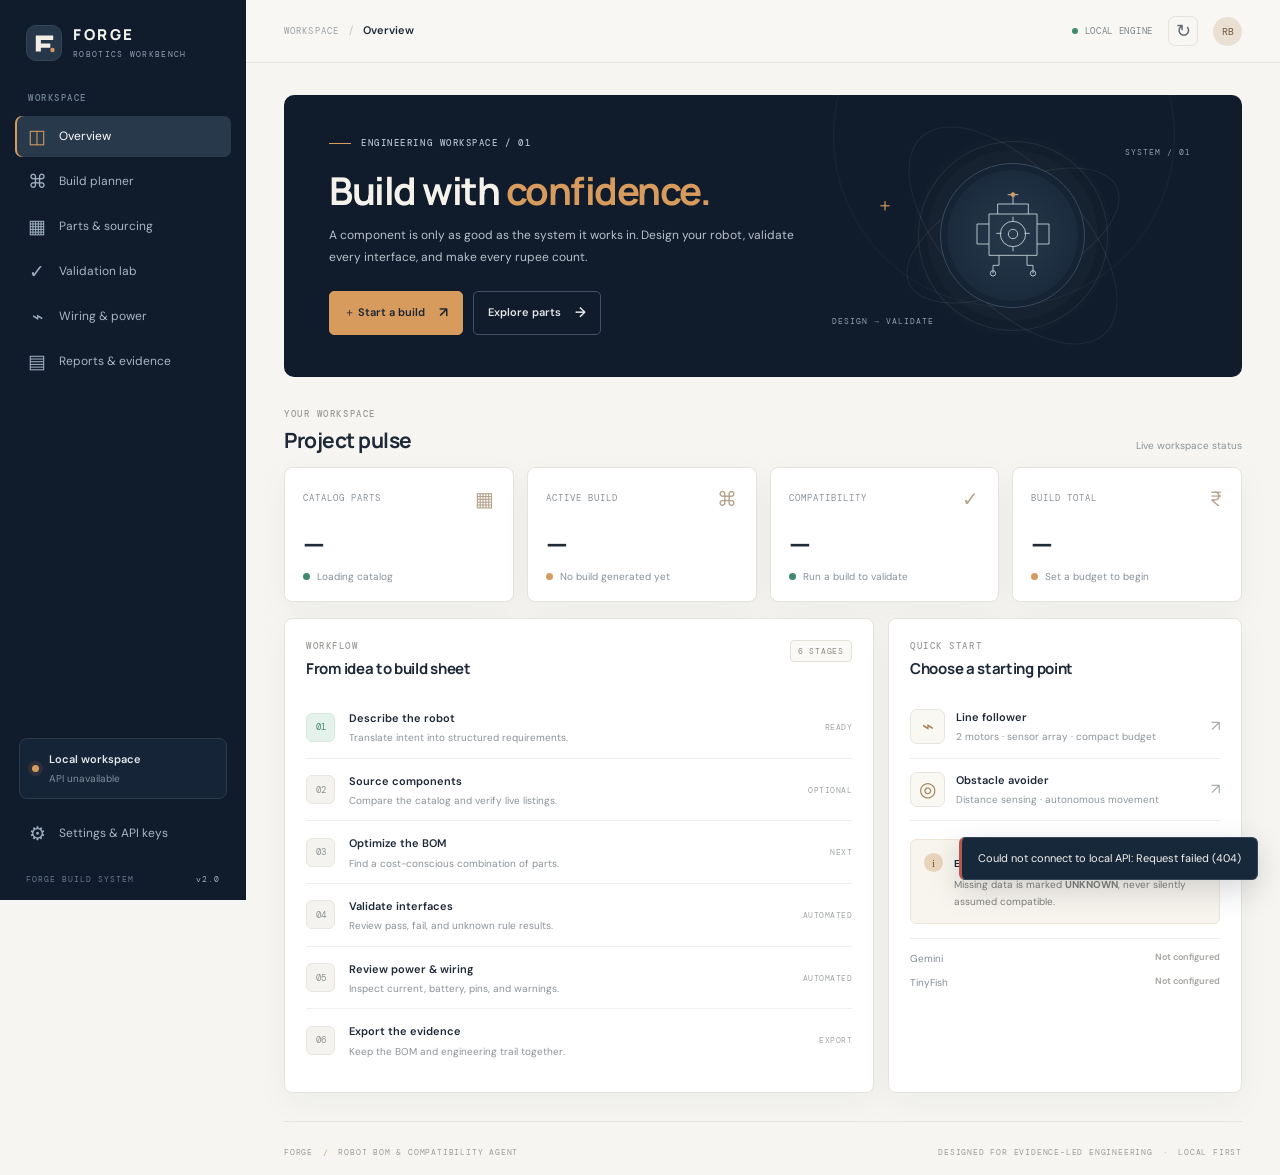
==== static/index.html @ 246fa89c "feat: setup BuilderBot application structure and components - Add FastAPI backend with Gemini and Ti" ====
<!doctype html>
<html lang="en">
<head>
<meta charset="utf-8"><meta name="viewport" content="width=device-width,initial-scale=1"><meta name="theme-color" content="#101b2b">
<title>Forge | Robot BOM Agent</title>
<link rel="preconnect" href="https://fonts.googleapis.com"><link rel="preconnect" href="https://fonts.gstatic.com" crossorigin><link href="https://fonts.googleapis.com/css2?family=DM+Mono:wght@400;500&family=DM+Sans:wght@400;500;600;700&family=Manrope:wght@400;500;600;700;800&display=swap" rel="stylesheet">
<link rel="stylesheet" href="/static/styles.css">
</head>
<body>
<div class="shell">
  <aside class="sidebar">
    <a class="brand" href="#overview" aria-label="Forge home"><span class="brand-mark"><svg viewBox="0 0 40 40" aria-hidden="true"><path d="M8 9h24v6H15v5h13v6H15v5H8z" fill="currentColor"/><circle cx="31" cy="29" r="3" fill="#d69b5d"/></svg></span><span><b>FORGE</b><small>ROBOTICS WORKBENCH</small></span></a>
    <div class="workspace-label">WORKSPACE</div>
    <nav class="nav" aria-label="Main navigation">
      <button class="nav-item active" data-page="overview"><span class="nav-icon">◫</span> Overview</button>
      <button class="nav-item" data-page="requirements"><span class="nav-icon">⌘</span> Build planner</button>
      <button class="nav-item" data-page="catalog"><span class="nav-icon">▦</span> Parts & sourcing</button>
      <button class="nav-item" data-page="validation"><span class="nav-icon">✓</span> Validation lab</button>
      <button class="nav-item" data-page="wiring"><span class="nav-icon">⌁</span> Wiring & power</button>
      <button class="nav-item" data-page="reports"><span class="nav-icon">▤</span> Reports & evidence</button>
    </nav>
    <div class="sidebar-bottom"><div class="system-card"><span class="status-dot"></span><div><b>Local workspace</b><small id="sidebarStatus">Checking services…</small></div></div><button class="nav-item" data-page="settings"><span class="nav-icon">⚙</span> Settings & API keys</button><div class="sidebar-footer">FORGE BUILD SYSTEM <span>v2.0</span></div></div>
  </aside>
  <main class="main">
    <header class="topbar"><div class="breadcrumbs"><span>WORKSPACE</span><span class="crumb-slash">/</span><b id="crumbCurrent">Overview</b></div><div class="top-actions"><span class="environment"><i></i> LOCAL ENGINE</span><button class="icon-button" id="refreshAll" title="Refresh dashboard">↻</button><div class="avatar">RB</div></div></header>
    <div class="content">
      <section class="page active" id="page-overview">
        <div class="hero"><div><div class="eyebrow"><span class="eyebrow-line"></span> ENGINEERING WORKSPACE / 01</div><h1>Build with <em>confidence.</em></h1><p class="hero-copy">A component is only as good as the system it works in. Design your robot, validate every interface, and make every rupee count.</p><div class="hero-actions"><button class="btn btn-primary" data-goto="requirements">＋ Start a build <span>↗</span></button><button class="btn btn-quiet" data-goto="catalog">Explore parts <span>→</span></button></div></div><div class="hero-art" aria-hidden="true"><div class="orbit orbit-one"></div><div class="orbit orbit-two"></div><div class="orbit orbit-three"></div><div class="robot-glyph"><svg viewBox="0 0 180 180"><g fill="none" stroke="currentColor" stroke-width="1.4"><path d="M54 57h72v62H54z"/><path d="M67 57V42h46v15M90 42V28M82 28h16M54 72H36v30h18M126 72h18v30h-18M69 119v15h-9v12M111 119v15h9v12"/><circle cx="90" cy="87" r="19"/><circle cx="90" cy="87" r="7"/><path d="M73 86h-8m50 0h-8M90 68v-7m0 52v-7"/><circle cx="90" cy="28" r="3" fill="#d69b5d" stroke="#d69b5d"/><circle cx="60" cy="146" r="4"/><circle cx="120" cy="146" r="4"/></g></svg></div><span class="art-label label-a">SYSTEM / 01</span><span class="art-label label-b">DESIGN → VALIDATE</span><span class="art-cross">＋</span></div></div>
        <div class="section-head"><div><div class="eyebrow">YOUR WORKSPACE</div><h2>Project pulse</h2></div><span class="subtle" id="lastUpdated">Live workspace status</span></div>
        <div class="metric-grid"><article class="metric-card"><div class="metric-top"><span>CATALOG PARTS</span><span class="metric-symbol">▦</span></div><div class="metric-value" id="metricParts">—</div><div class="metric-foot"><span class="mini-dot green"></span><span id="metricLive">Loading catalog</span></div></article><article class="metric-card"><div class="metric-top"><span>ACTIVE BUILD</span><span class="metric-symbol">⌘</span></div><div class="metric-value" id="metricBuild">—</div><div class="metric-foot"><span class="mini-dot"></span><span id="metricBuildSub">No build generated yet</span></div></article><article class="metric-card"><div class="metric-top"><span>COMPATIBILITY</span><span class="metric-symbol">✓</span></div><div class="metric-value" id="metricChecks">—</div><div class="metric-foot"><span class="mini-dot green"></span><span id="metricChecksSub">Run a build to validate</span></div></article><article class="metric-card"><div class="metric-top"><span>BUILD TOTAL</span><span class="metric-symbol">₹</span></div><div class="metric-value" id="metricTotal">—</div><div class="metric-foot"><span class="mini-dot"></span><span id="metricBudgetSub">Set a budget to begin</span></div></article></div>
        <div class="overview-grid"><article class="panel recent-panel"><div class="panel-head"><div><div class="eyebrow">WORKFLOW</div><h3>From idea to build sheet</h3></div><span class="pill">6 STAGES</span></div><div class="workflow"><div class="workflow-step"><span class="step-num done">01</span><div><b>Describe the robot</b><small>Translate intent into structured requirements.</small></div><span class="step-state">READY</span></div><div class="workflow-step"><span class="step-num">02</span><div><b>Source components</b><small>Compare the catalog and verify live listings.</small></div><span class="step-state">OPTIONAL</span></div><div class="workflow-step"><span class="step-num">03</span><div><b>Optimize the BOM</b><small>Find a cost-conscious combination of parts.</small></div><span class="step-state">NEXT</span></div><div class="workflow-step"><span class="step-num">04</span><div><b>Validate interfaces</b><small>Review pass, fail, and unknown rule results.</small></div><span class="step-state">AUTOMATED</span></div><div class="workflow-step"><span class="step-num">05</span><div><b>Review power & wiring</b><small>Inspect current, battery, pins, and warnings.</small></div><span class="step-state">AUTOMATED</span></div><div class="workflow-step"><span class="step-num">06</span><div><b>Export the evidence</b><small>Keep the BOM and engineering trail together.</small></div><span class="step-state">EXPORT</span></div></div></article><article class="panel quick-panel"><div class="panel-head"><div><div class="eyebrow">QUICK START</div><h3>Choose a starting point</h3></div></div><button class="quick-action" data-example="Build a line follower robot under 2500 rupees with 2 motors that runs for at least 1 hour."><span class="quick-icon">⌁</span><span><b>Line follower</b><small>2 motors · sensor array · compact budget</small></span><span class="arrow">↗</span></button><button class="quick-action" data-example="Build an obstacle avoiding robot under 3500 rupees with 2 motors, distance sensor and at least 1 hour runtime."><span class="quick-icon">◎</span><span><b>Obstacle avoider</b><small>Distance sensing · autonomous movement</small></span><span class="arrow">↗</span></button><div class="callout"><span class="callout-mark">i</span><div><b>Engineering rule</b><p>Missing data is marked <strong>UNKNOWN</strong>, never silently assumed compatible.</p></div></div><div class="key-status"><span>Gemini</span><b id="geminiStatus" class="state-off">Not configured</b><span>TinyFish</span><b id="tinyfishStatus" class="state-off">Not configured</b></div></article></div>
      </section>
      <section class="page" id="page-requirements"><div class="page-title"><div><div class="eyebrow">BUILD PLANNER / 02</div><h1>Define your robot.</h1><p>Start with a plain-language brief, then tune the engineering constraints.</p></div><span class="pill">REQUIREMENTS → BOM</span></div><div class="planner-grid"><article class="panel brief-panel"><div class="panel-head"><div><div class="eyebrow">01 / DESIGN BRIEF</div><h3>What are we building?</h3></div><span class="number-stamp">01</span></div><label for="robotPrompt">Describe your robot in your own words</label><textarea id="robotPrompt" rows="5" placeholder="e.g. Build a line follower robot under ₹2,500 with two motors and at least one hour of runtime…">Build me a line follower robot under 2500 rupees with 2 motors that runs for at least 1 hour.</textarea><div class="button-row"><button class="btn btn-primary" id="parseBtn">✦ Parse requirements <span>→</span></button><span class="subtle" id="parseMode">Local parser available</span></div><div id="parseNotes" class="notice-stack"></div><div class="divider"></div><div class="panel-head"><div><div class="eyebrow">02 / CONSTRAINTS</div><h3>Engineering parameters</h3></div></div><div class="form-grid"><div class="field"><label for="robotType">Robot type</label><select id="robotType"><option value="line_follower">Line follower</option><option value="obstacle_avoider">Obstacle avoider</option></select></div><div class="field"><label for="budget">Budget <span>INR</span></label><div class="input-prefix"><span>₹</span><input id="budget" type="number" min="500" max="200000" step="100" value="2500"></div></div><div class="field"><label for="motors">Drive motors</label><select id="motors"><option value="1">1 motor</option><option value="2" selected>2 motors</option></select></div><div class="field"><label for="runtime">Minimum runtime <span>hours</span></label><input id="runtime" type="number" min="0.1" max="48" step="0.5" value="1"></div><div class="field"><label for="channels">Sensor channels <span>0 = default</span></label><input id="channels" type="number" min="0" max="16" value="0"></div><label class="toggle-field"><span><b>Bluetooth control</b><small>Include wireless control capability</small></span><input type="checkbox" id="bluetooth"><i></i></label></div><div class="planner-footer"><span class="subtle">Build selection evaluates the available catalog and all configured compatibility rules.</span><button class="btn btn-primary" id="buildBtn">Generate & validate BOM <span>↗</span></button></div><div id="buildMessage" class="notice-stack"></div></article><aside class="panel guide-panel"><div class="eyebrow">DESIGN NOTES</div><h3>Before you build</h3><div class="guide-item"><span>01</span><div><b>Budget includes shipping</b><p>Shipping is estimated per vendor. Confirm actual checkout prices before purchase.</p></div></div><div class="guide-item"><span>02</span><div><b>Evidence matters</b><p>Seed-catalog values are estimates. Live-scraped values require source and quote verification.</p></div></div><div class="guide-item"><span>03</span><div><b>Unknown is not pass</b><p>A missing voltage, current, or interface specification remains unknown until verified.</p></div></div><div class="guide-note"><span>⌁</span><p>Tip: Configure Gemini for richer requirement parsing and TinyFish for vendor search and source-backed refreshes.</p></div></aside></div><div id="buildResult" class="build-result"></div></section>
      <section class="page" id="page-catalog"><div class="page-title"><div><div class="eyebrow">PARTS & SOURCING / 03</div><h1>Know every component.</h1><p>Search your catalog, inspect evidence, refresh vendor data, or import a product page.</p></div><button class="btn btn-outline" id="resetCatalog">Reset live overlay ↺</button></div><div class="catalog-toolbar"><div class="search-box"><span>⌕</span><input id="catalogSearch" placeholder="Search by part, vendor, or ID…"></div><select id="catalogCategory"><option value="">All categories</option></select><span class="subtle" id="catalogCount">Loading parts…</span></div><div class="table-wrap panel"><table class="data-table"><thead><tr><th>COMPONENT</th><th>CATEGORY</th><th>VENDOR</th><th>PRICE</th><th>DATA SOURCE</th><th>STOCK</th><th></th></tr></thead><tbody id="catalogRows"><tr><td colspan="7" class="empty-state">Loading component catalog…</td></tr></tbody></table></div><div class="sourcing-grid"><article class="panel"><div class="panel-head"><div><div class="eyebrow">LIVE SOURCING / A</div><h3>Refresh existing parts</h3></div><span class="pill">TINYFISH + GEMINI</span></div><p class="panel-copy">Search vendor listings, fetch pages, and update only quote-verified specifications and prices.</p><div class="field"><label for="refreshCategory">Category</label><select id="refreshCategory"></select></div><div class="field"><label for="refreshParts">Parts to refresh</label><select id="refreshParts" multiple size="5"></select><small class="field-hint">Use Ctrl/Cmd to select multiple parts.</small></div><div class="field"><label for="refreshPages">Vendor pages per part</label><select id="refreshPages"><option>1</option><option>2</option><option selected>3</option><option>4</option><option>5</option></select></div><button class="btn btn-primary" id="refreshPartsBtn">Refresh selected parts <span>↗</span></button><div id="refreshOutput" class="notice-stack"></div></article><article class="panel"><div class="panel-head"><div><div class="eyebrow">LIVE SOURCING / B</div><h3>Discover components</h3></div></div><div class="field"><label for="discoverCategory">Component category</label><select id="discoverCategory"></select></div><div class="field"><label for="discoverKind">Sensor kind (if applicable)</label><select id="discoverKind"><option value="">Not applicable</option><option value="line">Line sensor</option><option value="distance">Distance sensor</option></select></div><div class="field"><label for="discoverQuery">Search query</label><input id="discoverQuery" value="L298N motor driver module buy India"></div><button class="btn btn-primary" id="discoverBtn">Search & extract <span>↗</span></button><div id="discoverOutput" class="notice-stack"></div></article><article class="panel"><div class="panel-head"><div><div class="eyebrow">LIVE SOURCING / C</div><h3>Import product URL</h3></div></div><p class="panel-copy">Import from a specific vendor product page. Extracted values are accepted only when supported by page quotes.</p><div class="field"><label for="importCategory">Product category</label><select id="importCategory"></select></div><div class="field"><label for="importKind">Sensor kind (if applicable)</label><select id="importKind"><option value="">Not applicable</option><option value="line">Line sensor</option><option value="distance">Distance sensor</option></select></div><div class="field"><label for="importUrl">Product page URL</label><input id="importUrl" type="url" placeholder="https://vendor.example/product/…"></div><button class="btn btn-primary" id="importBtn">Fetch & extract <span>↗</span></button><div id="importOutput" class="notice-stack"></div></article></div></section>
      <section class="page" id="page-validation"><div class="page-title"><div><div class="eyebrow">VALIDATION LAB / 04</div><h1>Prove compatibility.</h1><p>Inspect rule outcomes and test component substitutions against the same deterministic validator.</p></div><button class="btn btn-outline" id="runTests">Run regression suite <span>↗</span></button></div><div id="validationSummary" class="panel empty-panel"><div class="empty-icon">✓</div><h3>No build to validate yet</h3><p>Generate a BOM in the Build Planner to inspect component-level checks and rule evidence.</p><button class="btn btn-primary" data-goto="requirements">Open build planner →</button></div><div id="checksPanel" class="panel hidden"><div class="panel-head"><div><div class="eyebrow">RULE ENGINE</div><h3>Compatibility checks</h3></div><div class="status-counts" id="statusCounts"></div></div><div id="checksList" class="checks-list"></div></div><div class="panel rules-panel"><div class="panel-head"><div><div class="eyebrow">RULES AS DATA</div><h3>Configured validation rules</h3></div><span class="pill" id="rulesCount">— RULES</span></div><div class="table-wrap"><table class="data-table"><thead><tr><th>ID</th><th>RULE</th><th>CATEGORY</th><th>REQUIRED INPUTS</th><th>CONDITION</th></tr></thead><tbody id="rulesRows"><tr><td colspan="5" class="empty-state">Loading rules…</td></tr></tbody></table></div></div><div id="testResults" class="panel hidden"></div><div class="panel swap-panel"><div class="panel-head"><div><div class="eyebrow">WHAT-IF ANALYSIS</div><h3>Component swap simulator</h3></div><span class="pill">INSTANT RE-CHECK</span></div><p class="panel-copy">Choose replacements and re-run compatibility checks without searching for a new full build.</p><div id="swapFields" class="swap-fields"><span class="subtle">Generate a BOM first to compare alternatives.</span></div><button class="btn btn-primary" id="simulateSwap">Simulate component swap <span>↗</span></button><div id="swapOutput" class="notice-stack"></div></div></section>
      <section class="page" id="page-wiring"><div class="page-title"><div><div class="eyebrow">POWER & INTERCONNECTS / 05</div><h1>Wire it with intent.</h1><p>Review estimated power demand, battery safety margins, pin-to-pin connections, and assembly guidance.</p></div><span class="pill">ENGINEERING VIEW</span></div><div id="powerPanel" class="panel empty-panel"><div class="empty-icon">⌁</div><h3>Power analysis awaits a build</h3><p>Generate a BOM to calculate system current, runtime estimates, and wiring connections.</p><button class="btn btn-primary" data-goto="requirements">Generate a build →</button></div><div id="powerContent" class="hidden"><div id="powerMetrics" class="metric-grid power-metrics"></div><div class="wiring-grid"><article class="panel"><div class="panel-head"><div><div class="eyebrow">PINOUT MAP</div><h3>Interconnect table</h3></div></div><div class="table-wrap"><table class="data-table"><thead><tr><th>FROM</th><th>PIN</th><th>TO</th><th>TARGET PIN</th><th>TYPE</th></tr></thead><tbody id="wiringRows"></tbody></table></div><div id="wiringWarnings" class="notice-stack"></div></article><article class="panel"><div class="panel-head"><div><div class="eyebrow">ASSEMBLY</div><h3>Build sequence</h3></div></div><ol id="assemblySteps" class="assembly-list"></ol></article></div><article class="panel diagram-panel"><div class="panel-head"><div><div class="eyebrow">SYSTEM TOPOLOGY</div><h3>Interconnect diagram source</h3></div><button class="btn btn-small btn-outline" id="copyDiagram">Copy Mermaid</button></div><pre id="mermaidDiagram" class="code-block"></pre></article></div></section>
      <section class="page" id="page-reports"><div class="page-title"><div><div class="eyebrow">REPORTS & EVIDENCE / 06</div><h1>Make the work auditable.</h1><p>Export the parts list, validation ledger, and engineering report with source evidence.</p></div><span class="pill">EXPORT CENTER</span></div><div id="reportEmpty" class="panel empty-panel"><div class="empty-icon">▤</div><h3>No report generated</h3><p>Build and validate your robot first. Reports use the active build and its evidence trail.</p><button class="btn btn-primary" data-goto="requirements">Start a build →</button></div><div id="reportContent" class="hidden"><div class="export-grid"><article class="export-card"><span class="export-icon">CSV</span><div><h3>Bill of materials</h3><p>Parts, quantities, prices, and line totals in spreadsheet format.</p></div><button class="btn btn-outline" data-export="bom.csv">Download CSV ↓</button></article><article class="export-card"><span class="export-icon">CSV</span><div><h3>Evidence ledger</h3><p>Field-level values, source URLs, retrieval times, and verification methods.</p></div><button class="btn btn-outline" data-export="ledger.csv">Download CSV ↓</button></article><article class="export-card"><span class="export-icon">MD</span><div><h3>Engineering report</h3><p>Readable Markdown report including validation, power, and wiring details.</p></div><button class="btn btn-outline" data-export="report.md">Download report ↓</button></article><article class="export-card"><span class="export-icon">HTML</span><div><h3>Standalone report</h3><p>Styled HTML report for sharing or opening in a browser.</p></div><button class="btn btn-outline" data-export="report.html">Download HTML ↓</button></article></div><article class="panel"><div class="panel-head"><div><div class="eyebrow">SOURCE TRACEABILITY</div><h3>Evidence ledger preview</h3></div><span class="pill" id="ledgerCount">— RECORDS</span></div><div class="table-wrap"><table class="data-table"><thead><tr><th>PART</th><th>FIELD</th><th>VALUE</th><th>METHOD</th><th>SOURCE</th><th>RETRIEVED</th></tr></thead><tbody id="ledgerRows"></tbody></table></div></article></div></section>
      <section class="page" id="page-settings"><div class="page-title"><div><div class="eyebrow">CONFIGURATION / 07</div><h1>Set up your tools.</h1><p>Connect Gemini for requirement parsing and TinyFish for live product sourcing. Keys entered here stay in this running process only.</p></div><span class="pill">LOCAL CONFIG</span></div><div class="settings-grid"><article class="panel"><div class="panel-head"><div><div class="eyebrow">AI PROVIDER</div><h3>Gemini API</h3></div><span class="setting-indicator" id="geminiIndicator"></span></div><p class="panel-copy">Enables richer natural-language parsing and product specification extraction.</p><div class="field"><label for="geminiKey">API key</label><input type="password" id="geminiKey" placeholder="Paste Gemini API key" autocomplete="off"></div><div class="field"><label for="geminiModel">Model name</label><input id="geminiModel" value="gemini-2.5-flash" placeholder="gemini-2.5-flash"></div><div class="setting-status" id="geminiSettingStatus">Not configured</div></article><article class="panel"><div class="panel-head"><div><div class="eyebrow">WEB SOURCING</div><h3>TinyFish API</h3></div><span class="setting-indicator" id="tinyfishIndicator"></span></div><p class="panel-copy">Enables vendor search, direct product-page fetches, and source-backed price/spec refreshes.</p><div class="field"><label for="tinyfishKey">API key</label><input type="password" id="tinyfishKey" placeholder="Paste TinyFish API key" autocomplete="off"></div><div class="setting-status" id="tinyfishSettingStatus">Not configured</div></article></div><div class="settings-actions"><div class="callout"><span class="callout-mark">!</span><div><b>Keep credentials private</b><p>Use a local .env file for persistent configuration. Never commit API keys to version control.</p></div></div><button class="btn btn-primary" id="saveSettings">Save settings for this session <span>↗</span></button></div><div id="settingsOutput" class="notice-stack"></div><article class="panel system-info"><div class="panel-head"><div><div class="eyebrow">SYSTEM</div><h3>Service status</h3></div><button class="btn btn-small btn-outline" id="checkHealth">Check health</button></div><div id="healthInfo" class="health-info"><span class="mini-dot green"></span> Waiting for service check…</div></article></section>
      <footer class="app-footer"><span>FORGE <span class="footer-separator">/</span> ROBOT BOM & COMPATIBILITY AGENT</span><span>DESIGNED FOR EVIDENCE-LED ENGINEERING <span class="footer-separator">·</span> LOCAL FIRST</span></footer>
    </div>
  </main>
</div>
<div class="toast-region" id="toastRegion" aria-live="polite"></div>
<div class="modal-backdrop hidden" id="partModal"><div class="modal panel"><div class="modal-head"><div><div class="eyebrow">COMPONENT INSPECTOR</div><h3 id="modalTitle">Part details</h3></div><button class="icon-button" id="closeModal">×</button></div><div id="modalBody"></div></div></div>
<script src="/static/app.js" defer></script>
</body></html>
---- static/styles.css ----
:root{--navy:#101b2b;--navy2:#172538;--navy3:#213349;--ink:#1e2938;--muted:#788391;--paper:#f6f5f1;--white:#fff;--line:#e4e3dd;--gold:#d69b5d;--gold-light:#f6eadb;--green:#3f8a71;--green-light:#e5f2ec;--red:#b95650;--red-light:#f8e9e7;--blue:#668aa7;--shadow:0 10px 32px rgba(25,35,48,.045);font-family:'DM Sans',sans-serif;color:var(--ink);font-synthesis:none}*{box-sizing:border-box}body{margin:0;background:var(--paper);font-size:13px;line-height:1.55}button,input,select,textarea{font:inherit}button{cursor:pointer}.shell{min-height:100vh}.sidebar{width:246px;position:fixed;inset:0 auto 0 0;background:var(--navy);color:#c3ccd6;padding:25px 15px 16px;display:flex;flex-direction:column;z-index:20}.brand{display:flex;align-items:center;gap:11px;padding:0 11px 31px;color:#f4f4ef;text-decoration:none}.brand-mark{width:36px;height:36px;display:grid;place-items:center;background:#26374a;border:1px solid #34465a;border-radius:10px;color:#f2eee4}.brand-mark svg{width:29px}.brand b{display:block;font-family:Manrope,sans-serif;letter-spacing:2.6px;font-size:15px;font-weight:800;line-height:1.2}.brand small{display:block;font-family:'DM Mono',monospace;font-size:8px;letter-spacing:1.3px;color:#91a0b0;margin-top:4px}.workspace-label,.eyebrow{font-family:'DM Mono',monospace;font-size:9px;letter-spacing:1.55px;font-weight:500}.workspace-label{color:#74869a;padding:0 13px 10px}.nav{display:grid;gap:4px}.nav-item{border:0;background:transparent;color:#a9b5c3;text-align:left;display:flex;align-items:center;gap:13px;width:100%;padding:11px 13px;border-radius:7px;font-size:12px;transition:all .16s}.nav-item:hover{background:#1b2a3d;color:#f5f5f0}.nav-item.active{background:#29394c;color:#fff;box-shadow:inset 2px 0 var(--gold)}.nav-icon{font-family:Manrope,sans-serif;font-size:19px;line-height:1;width:18px;text-align:center;color:#9eafbf}.nav-item.active .nav-icon{color:var(--gold)}.sidebar-bottom{margin-top:auto}.system-card{border:1px solid #2b3b4e;background:#162437;border-radius:8px;padding:12px;display:flex;align-items:center;gap:10px;margin:0 4px 14px}.status-dot,.mini-dot{width:7px;height:7px;border-radius:50%;background:var(--gold);display:inline-block;flex-shrink:0}.status-dot{box-shadow:0 0 0 4px #d69b5d1b}.system-card b{display:block;color:#e4e9ed;font-size:11px;font-weight:600}.system-card small{display:block;color:#8090a1;font-size:10px;margin-top:2px}.sidebar-footer{font:8px 'DM Mono',monospace;letter-spacing:1px;color:#67798b;padding:20px 11px 0}.sidebar-footer span{float:right;color:#a0acb8}.main{margin-left:246px;min-height:100vh}.topbar{height:63px;border-bottom:1px solid var(--line);display:flex;align-items:center;justify-content:space-between;padding:0 38px;background:#f8f7f4;position:sticky;top:0;z-index:10}.breadcrumbs{display:flex;gap:10px;align-items:center;font-size:11px}.breadcrumbs>span:first-child{font:9px 'DM Mono',monospace;letter-spacing:1.1px;color:#9ba1a5}.crumb-slash{color:#c2c4c1}.breadcrumbs b{font-weight:600}.top-actions{display:flex;align-items:center;gap:15px}.environment{display:flex;align-items:center;gap:7px;font:9px 'DM Mono',monospace;letter-spacing:.7px;color:#7c858c}.environment i{width:6px;height:6px;border-radius:50%;background:var(--green)}.icon-button{width:30px;height:30px;border:1px solid var(--line);background:transparent;border-radius:7px;color:#606b75;font-size:18px;display:grid;place-items:center}.icon-button:hover{background:white}.avatar{height:29px;width:29px;border-radius:50%;background:#e9dfd2;color:#755a3c;display:grid;place-items:center;font:10px 'DM Mono',monospace}.content{max-width:1600px;padding:32px 38px 0;margin:auto}.page{display:none;animation:fadein .22s ease}.page.active{display:block}@keyframes fadein{from{opacity:.55;transform:translateY(3px)}to{opacity:1;transform:none}}.hero{background:var(--navy);border-radius:10px;color:#f4f2eb;padding:42px 45px;display:grid;grid-template-columns:1.15fr .85fr;min-height:275px;overflow:hidden;position:relative}.hero:after{content:'';position:absolute;width:340px;height:340px;border:1px solid #ffffff0c;border-radius:50%;right:7%;top:-46%;pointer-events:none}.eyebrow{color:#a5a9a7}.hero .eyebrow{color:#b0bdc7;display:flex;align-items:center;gap:10px}.eyebrow-line{width:22px;height:1px;background:var(--gold);display:inline-block}.hero h1,.page-title h1{font:700 clamp(29px,3vw,42px)/1.12 Manrope,sans-serif;letter-spacing:-1.5px;margin:18px 0 13px}.hero h1 em{font-style:normal;color:var(--gold)}.hero-copy{color:#b8c2cb;max-width:520px;line-height:1.8;font-size:12px;margin:0}.hero-actions{display:flex;gap:10px;margin-top:23px}.btn{border:1px solid transparent;border-radius:5px;padding:10px 14px;display:inline-flex;align-items:center;justify-content:center;gap:14px;font-size:11px;font-weight:600;transition:all .16s;white-space:nowrap}.btn span{font-size:14px}.btn-primary{background:var(--gold);color:#1b2633;border-color:var(--gold)}.btn-primary:hover{background:#e3b17c;border-color:#e3b17c;transform:translateY(-1px)}.btn-quiet{color:#e1e5e6;background:transparent;border-color:#425166}.btn-quiet:hover{background:#ffffff0a}.btn-outline{background:transparent;border-color:#d9d9d2;color:#475361}.btn-outline:hover{border-color:#9b9c93;background:white}.btn-small{padding:7px 10px;font-size:10px}.hero-art{position:relative;min-height:180px;display:grid;place-items:center;color:#879bad}.robot-glyph{width:145px;height:145px;display:grid;place-items:center;border:1px solid #3a4c5d;border-radius:50%;background:radial-gradient(circle,#26394b 0,#1b2b3d 64%,#152335 65%);z-index:1;color:#c0ccd2;box-shadow:0 0 0 13px #ffffff04,0 0 0 27px #ffffff03}.robot-glyph svg{width:120px;height:120px}.orbit{position:absolute;border:1px solid #ffffff13;border-radius:50%;transform:rotate(-25deg)}.orbit-one{width:230px;height:105px}.orbit-two{width:270px;height:135px;transform:rotate(47deg)}.orbit-three{width:190px;height:190px}.art-label{position:absolute;font:8px 'DM Mono',monospace;letter-spacing:1px;color:#91a0ad}.label-a{top:10px;right:6px}.label-b{bottom:9px;left:4px}.art-cross{position:absolute;top:28%;left:13%;color:var(--gold);font-size:18px}.section-head{display:flex;align-items:end;justify-content:space-between;margin:31px 0 13px}.section-head h2{font:700 21px Manrope,sans-serif;margin:4px 0 0;letter-spacing:-.5px}.section-head .eyebrow{color:#9a9c98}.subtle{font-size:10px;color:#8a9298}.metric-grid{display:grid;grid-template-columns:repeat(4,minmax(0,1fr));gap:13px}.metric-card{background:#fff;border:1px solid var(--line);border-radius:8px;padding:17px 18px;box-shadow:var(--shadow)}.metric-top{display:flex;justify-content:space-between;align-items:center;font:9px 'DM Mono',monospace;letter-spacing:1px;color:#8a9298}.metric-symbol{font:20px Manrope,sans-serif;color:#b5a38d}.metric-value{font:700 28px Manrope,sans-serif;letter-spacing:-1px;margin:12px 0 7px;color:#202b38}.metric-foot{display:flex;align-items:center;gap:7px;color:#879098;font-size:10px}.mini-dot.green{background:var(--green)}.overview-grid{display:grid;grid-template-columns:1.25fr .75fr;gap:14px;margin-top:16px}.panel{background:#fff;border:1px solid var(--line);border-radius:8px;padding:21px;box-shadow:var(--shadow);min-width:0}.panel-head{display:flex;align-items:flex-start;justify-content:space-between;gap:15px;margin-bottom:17px}.panel-head h3,.panel h3{font:700 15px Manrope,sans-serif;letter-spacing:-.3px;margin:4px 0 0}.panel-head .eyebrow,.panel>.eyebrow{color:#9a9c98}.pill{display:inline-flex;align-items:center;border:1px solid #e3e0d8;background:#faf9f6;border-radius:4px;padding:5px 7px;font:8px 'DM Mono',monospace;letter-spacing:.8px;color:#8a8c86;white-space:nowrap}.workflow{margin-top:8px}.workflow-step{display:grid;grid-template-columns:31px 1fr auto;align-items:center;gap:12px;padding:12px 0;border-bottom:1px solid #f0efeb}.workflow-step:last-child{border-bottom:0}.step-num{width:29px;height:29px;border-radius:6px;background:#f4f3ef;border:1px solid #e8e6df;display:grid;place-items:center;font:9px 'DM Mono',monospace;color:#8b9295}.step-num.done{background:var(--green-light);color:var(--green);border-color:#d6e9df}.workflow-step b{font-size:11px;font-weight:600}.workflow-step small{display:block;color:#8b9297;font-size:10px;margin-top:2px}.step-state{font:8px 'DM Mono',monospace;color:#a1a6a5;letter-spacing:.5px}.quick-action{width:100%;display:flex;align-items:center;gap:11px;text-align:left;padding:13px 0;border:0;border-bottom:1px solid #efeee9;background:transparent;color:var(--ink)}.quick-action:hover .arrow{color:var(--gold);transform:translate(2px,-2px)}.quick-icon{width:35px;height:35px;display:grid;place-items:center;border:1px solid #e7e4dd;border-radius:7px;color:#a78156;background:#faf8f3;font-size:20px}.quick-action span:nth-child(2){flex:1}.quick-action b{display:block;font-size:11px;font-weight:600}.quick-action small{display:block;font-size:10px;color:#8c9499;margin-top:3px}.arrow{color:#a0a6a8;font-size:15px;transition:.16s}.callout{display:flex;gap:11px;padding:13px;background:#f8f5ee;border:1px solid #eee5d7;border-radius:6px;margin-top:18px}.callout-mark{width:19px;height:19px;border-radius:50%;display:grid;place-items:center;background:#e7d4ba;color:#6d553a;font:11px Georgia;flex-shrink:0}.callout b{font-size:10px}.callout p{font-size:10px;line-height:1.65;color:#7f817e;margin:4px 0 0}.key-status{display:grid;grid-template-columns:1fr auto;gap:8px 10px;margin-top:14px;padding-top:12px;border-top:1px solid #efeee9;font-size:10px;color:#848d93}.key-status b{font-size:9px;font-weight:600}.state-off{color:#a3a3a0}.state-on{color:var(--green)}.page-title{display:flex;justify-content:space-between;align-items:flex-start;gap:20px;margin:5px 0 25px}.page-title .eyebrow{color:#9b9d98}.page-title h1{font-size:33px;margin:9px 0}.page-title p{color:#818a91;margin:0;font-size:12px}.page-title>.pill,.page-title>button{margin-top:16px}.planner-grid{display:grid;grid-template-columns:minmax(0,1.5fr) minmax(245px,.7fr);gap:15px;align-items:start}.brief-panel{padding:25px}.number-stamp{font:12px 'DM Mono',monospace;color:#c0a17f;border:1px solid #eee3d6;border-radius:6px;padding:6px 9px}.brief-panel label,.field label{display:block;font-size:10px;font-weight:600;color:#505d69;margin-bottom:7px}.brief-panel textarea,.field input,.field select,.field textarea,.field select[multiple]{width:100%;border:1px solid #deded8;background:#fbfbf9;color:#263442;border-radius:5px;padding:11px 12px;outline:none;transition:border .15s}.brief-panel textarea{resize:vertical;line-height:1.75;font-size:12px}.brief-panel textarea:focus,.field input:focus,.field select:focus{border-color:#c5a078;box-shadow:0 0 0 3px #d69b5d17}.button-row{display:flex;align-items:center;gap:13px;margin-top:13px}.button-row .subtle{font-size:10px}.divider{height:1px;background:#efeee9;margin:24px 0}.form-grid{display:grid;grid-template-columns:repeat(2,minmax(0,1fr));gap:17px 14px}.field{min-width:0;margin-bottom:13px}.field label span{font-weight:400;color:#9a9fa0;margin-left:3px}.field input,.field select{height:39px;font-size:11px}.input-prefix{display:flex;align-items:center;position:relative}.input-prefix span{position:absolute;left:12px;color:#858c8f}.input-prefix input{padding-left:27px}.toggle-field{display:flex;align-items:center;justify-content:space-between;gap:10px;position:relative;cursor:pointer;padding:7px 0}.toggle-field b{display:block;font-size:10px}.toggle-field small{display:block;color:#8a9298;font-size:9px;margin-top:3px}.toggle-field input{position:absolute;opacity:0}.toggle-field i{width:35px;height:19px;background:#d9dcd8;border-radius:20px;position:relative;flex-shrink:0;transition:.2s}.toggle-field i:after{content:'';position:absolute;left:3px;top:3px;width:13px;height:13px;border-radius:50%;background:white;box-shadow:0 1px 3px #0002;transition:.2s}.toggle-field input:checked+i{background:var(--green)}.toggle-field input:checked+i:after{transform:translateX(16px)}.planner-footer{display:flex;align-items:center;justify-content:space-between;gap:15px;border-top:1px solid #efeee9;margin-top:22px;padding-top:19px}.planner-footer .subtle{max-width:300px;line-height:1.7}.guide-panel{padding:23px;position:sticky;top:82px}.guide-panel h3{font-size:17px;margin:8px 0 17px}.guide-item{display:grid;grid-template-columns:26px 1fr;gap:10px;padding:15px 0;border-bottom:1px solid #efeee9}.guide-item>span{font:10px 'DM Mono',monospace;color:#bd9569;padding-top:2px}.guide-item b{font-size:11px}.guide-item p{font-size:10px;line-height:1.7;color:#858d92;margin:4px 0 0}.guide-note{display:flex;gap:10px;background:#f6f3ec;padding:12px;margin-top:18px;border-radius:5px}.guide-note>span{color:#a37d54;font-size:18px}.guide-note p{margin:0;color:#7f817e;font-size:10px;line-height:1.7}.notice-stack:empty{display:none}.notice-stack{margin-top:12px;display:grid;gap:7px}.notice{border:1px solid #dce9e1;background:#f0f7f3;border-radius:5px;padding:10px 12px;color:#3e6e59;font-size:10px;line-height:1.6;overflow-wrap:anywhere}.notice.error{background:#fbefed;border-color:#efd8d5;color:#934b45}.notice.warn{background:#fbf6e9;border-color:#eee1c0;color:#886a31}.build-result{margin-top:16px}.build-result:empty{display:none}.result-hero{padding:21px 23px;background:var(--navy);color:#f5f4ee;border-radius:8px;display:flex;align-items:center;justify-content:space-between;gap:20px;margin-bottom:14px}.result-hero h2{font:700 20px Manrope;margin:5px 0}.result-hero p{font-size:10px;color:#b6c1c8;margin:0}.result-hero .eyebrow{color:#b6c1c8}.result-status{font:9px 'DM Mono',monospace;letter-spacing:.8px;border:1px solid #ffffff2a;padding:7px 9px;border-radius:4px;white-space:nowrap}.result-status.verified{color:#a8d8c2}.result-status.unverified{color:#f1cb87}.result-status.invalid{color:#f3aaa3}.result-metrics{display:grid;grid-template-columns:repeat(4,1fr);gap:10px;margin-bottom:14px}.result-metric{background:#fff;border:1px solid var(--line);padding:15px;border-radius:6px}.result-metric small{display:block;font:8px 'DM Mono',monospace;letter-spacing:.8px;color:#929995}.result-metric b{display:block;font:700 20px Manrope;margin-top:6px}.result-metric em{display:block;font-size:9px;color:#87918f;font-style:normal;margin-top:3px}.table-wrap{overflow:auto;max-width:100%}.data-table{width:100%;border-collapse:collapse;font-size:10px;text-align:left;min-width:680px}.data-table th{background:#faf9f6;color:#929895;font:8px 'DM Mono',monospace;letter-spacing:.8px;padding:12px 13px;white-space:nowrap;border-bottom:1px solid #e9e8e2}.data-table td{padding:12px 13px;border-bottom:1px solid #f0efeb;color:#5b6670;vertical-align:top}.data-table tr:last-child td{border-bottom:0}.data-table tbody tr:hover{background:#fcfbf8}.data-table td b{font-weight:600;color:#283644}.part-name{display:flex;align-items:center;gap:10px;min-width:190px}.part-symbol{width:30px;height:30px;display:grid;place-items:center;background:#f5f0e8;color:#a27b4f;border-radius:6px;font-size:15px;flex-shrink:0}.part-name small{display:block;color:#969b9b;font:9px 'DM Mono',monospace;margin-top:3px}.tag{display:inline-block;padding:4px 6px;border-radius:4px;font:8px 'DM Mono',monospace;letter-spacing:.4px;background:#f0f1ed;color:#78827f}.tag.pass{background:var(--green-light);color:var(--green)}.tag.fail{background:var(--red-light);color:var(--red)}.tag.unknown{background:#f8f0dd;color:#967536}.empty-state{text-align:center;padding:30px!important;color:#9ca3a3!important}.catalog-toolbar{display:flex;align-items:center;gap:12px;margin-bottom:13px}.search-box{display:flex;align-items:center;gap:8px;border:1px solid #deded8;background:#fff;border-radius:5px;padding:0 11px;flex:1;max-width:420px}.search-box span{font-size:19px;color:#969e9e}.search-box input{border:0;outline:0;background:transparent;width:100%;height:37px;font-size:11px}.catalog-toolbar select{height:37px;border:1px solid #deded8;background:#fff;border-radius:5px;padding:0 10px;font-size:10px;color:#5e6871;min-width:155px}.catalog-toolbar .subtle{margin-left:auto}.table-wrap.panel{padding:0}.table-wrap.panel .data-table th:first-child,.table-wrap.panel .data-table td:first-child{padding-left:18px}.sourcing-grid{display:grid;grid-template-columns:repeat(3,minmax(0,1fr));gap:13px;margin-top:15px;align-items:start}.sourcing-grid .panel{padding:19px}.sourcing-grid .panel-head{margin-bottom:12px}.sourcing-grid .panel-head h3{font-size:14px}.sourcing-grid .panel-copy,.panel-copy{font-size:10px;line-height:1.75;color:#858d92;margin:0 0 16px}.sourcing-grid .field{margin-bottom:12px}.sourcing-grid .field select[multiple]{height:auto;min-height:110px;padding:6px}.field-hint{font-size:9px;color:#999f9e;display:block;margin-top:5px}.sourcing-grid .btn{width:100%;margin-top:2px}.sourcing-grid .pill{font-size:7px}.empty-panel{text-align:center;padding:42px 20px}.empty-panel h3{font-size:16px}.empty-panel p{max-width:420px;margin:8px auto 17px;color:#899197;font-size:11px}.empty-icon{width:46px;height:46px;border-radius:50%;border:1px solid #e5dfd4;background:#faf6ef;color:#b18b5e;display:grid;place-items:center;font-size:23px;margin:0 auto 14px}.hidden{display:none!important}.status-counts{display:flex;gap:7px;flex-wrap:wrap}.checks-list{display:grid;gap:0}.check-row{display:grid;grid-template-columns:76px 1fr;gap:13px;padding:14px 0;border-bottom:1px solid #efeee9}.check-row:last-child{border-bottom:0}.check-main b{font-size:11px;display:block}.check-main p{font-size:10px;color:#7e888e;line-height:1.7;margin:4px 0 0}.check-main small{display:block;font-size:9px;color:#a0a5a4;margin-top:4px}.rules-panel,.swap-panel{margin-top:15px}.rules-panel .table-wrap{margin:0 -21px}.rules-panel .data-table{min-width:720px}.test-result-summary{display:flex;align-items:center;gap:15px}.test-result-number{font:700 26px Manrope;color:var(--green)}.test-item{padding:10px 0;border-bottom:1px solid #efeee9;display:flex;justify-content:space-between;gap:12px;font-size:10px}.test-item:last-child{border:0}.swap-fields{display:grid;grid-template-columns:repeat(3,minmax(0,1fr));gap:12px;margin-bottom:15px}.swap-fields .field{margin:0}.swap-fields .field select{height:auto;min-height:39px}.power-metrics{margin-bottom:15px}.power-metrics .metric-card{box-shadow:none}.wiring-grid{display:grid;grid-template-columns:1.2fr .8fr;gap:15px;margin-top:15px;align-items:start}.wiring-grid .panel{padding:20px}.wiring-grid .table-wrap{margin:0 -20px}.wiring-grid .data-table{min-width:540px}.assembly-list{list-style:none;counter-reset:step;padding:0;margin:0}.assembly-list li{counter-increment:step;display:grid;grid-template-columns:28px 1fr;gap:10px;padding:13px 0;border-bottom:1px solid #efeee9;color:#66717b;font-size:10px;line-height:1.7}.assembly-list li:before{content:counter(step,decimal-leading-zero);font:9px 'DM Mono',monospace;color:#bb946a;padding-top:2px}.diagram-panel{margin-top:15px}.code-block{font:10px/1.8 'DM Mono',monospace;background:#142235;color:#c6d2d9;border-radius:6px;padding:18px;white-space:pre-wrap;overflow:auto;max-height:350px}.export-grid{display:grid;grid-template-columns:repeat(2,minmax(0,1fr));gap:13px;margin-bottom:15px}.export-card{background:#fff;border:1px solid var(--line);border-radius:8px;padding:20px;display:grid;grid-template-columns:42px 1fr;gap:0 13px;box-shadow:var(--shadow)}.export-icon{grid-row:span 2;width:40px;height:40px;border-radius:7px;background:#f5f0e7;color:#98744e;display:grid;place-items:center;font:10px 'DM Mono',monospace}.export-card h3{font:700 13px Manrope;margin:2px 0 5px}.export-card p{font-size:10px;color:#858d92;line-height:1.7;margin:0}.export-card button{grid-column:2;justify-self:start;margin-top:14px}.settings-grid{display:grid;grid-template-columns:repeat(2,minmax(0,1fr));gap:15px}.settings-grid .panel{padding:24px}.setting-indicator{width:8px;height:8px;border-radius:50%;background:#c6c8c3;box-shadow:0 0 0 4px #c6c8c31c}.setting-indicator.on{background:var(--green);box-shadow:0 0 0 4px #3f8a711a}.setting-status{padding-top:11px;border-top:1px solid #efeee9;color:#929a9a;font-size:10px}.settings-actions{display:flex;align-items:center;justify-content:space-between;gap:18px;margin:15px 0}.settings-actions .callout{margin:0;flex:1}.system-info{margin-top:15px}.health-info{display:flex;align-items:center;gap:9px;color:#818c91;font-size:11px}.app-footer{display:flex;justify-content:space-between;gap:15px;padding:25px 0 18px;margin-top:28px;border-top:1px solid #e5e4de;color:#9a9e9a;font:8px 'DM Mono',monospace;letter-spacing:.8px}.footer-separator{color:#c9a47a;padding:0 4px}.toast-region{position:fixed;right:22px;bottom:20px;z-index:100;display:grid;gap:8px}.toast{background:#18283b;color:#f4f3ed;border:1px solid #34465b;padding:12px 16px;border-radius:6px;box-shadow:0 10px 30px #1118272b;max-width:340px;font-size:11px;animation:fadein .18s}.toast.error{border-left:3px solid var(--red)}.modal-backdrop{position:fixed;inset:0;background:#0c1521a6;z-index:50;display:grid;place-items:center;padding:20px}.modal{width:min(700px,100%);max-height:85vh;overflow:auto}.modal-head{display:flex;justify-content:space-between;align-items:flex-start;border-bottom:1px solid #efeee9;padding-bottom:15px;margin-bottom:15px}.spec-grid{display:grid;grid-template-columns:repeat(2,minmax(0,1fr));gap:9px}.spec-item{padding:11px;background:#faf9f6;border:1px solid #efeee9;border-radius:5px}.spec-item small{display:block;font:8px 'DM Mono',monospace;color:#919895;letter-spacing:.7px}.spec-item b{display:block;font-size:11px;margin-top:4px;overflow-wrap:anywhere}.source-link{color:#9d754c;text-decoration:none;overflow-wrap:anywhere}.source-link:hover{text-decoration:underline}
@media(max-width:1200px){.sidebar{width:220px}.main{margin-left:220px}.content{padding:26px 25px 0}.topbar{padding:0 25px}.hero{padding:32px}.sourcing-grid{grid-template-columns:1fr 1fr}.sourcing-grid .panel:last-child{grid-column:1/-1}.metric-value{font-size:25px}.overview-grid{grid-template-columns:1fr 1fr}}@media(max-width:900px){.sidebar{width:68px;padding:18px 8px}.brand{padding:0 7px 28px}.brand>span:last-child,.workspace-label,.nav-item:not(.active),.nav-item{font-size:0;justify-content:center;gap:0;padding:12px 0}.nav-item .nav-icon{font-size:20px}.nav-item.active{font-size:0}.system-card{justify-content:center;padding:12px 0}.system-card>div,.sidebar-footer{display:none}.sidebar .nav-item[data-page=settings]{font-size:0}.main{margin-left:68px}.hero{grid-template-columns:1fr .6fr}.hero-art{transform:scale(.8)}.planner-grid{grid-template-columns:1fr}.guide-panel{position:static}.metric-grid{grid-template-columns:repeat(2,minmax(0,1fr))}.overview-grid{grid-template-columns:1fr}.wiring-grid{grid-template-columns:1fr}.page-title h1{font-size:29px}}@media(max-width:620px){.topbar{padding:0 15px;height:55px}.content{padding:17px 13px 0}.breadcrumbs>span:first-child,.environment{display:none}.hero{padding:26px 23px;grid-template-columns:1fr;min-height:auto}.hero h1{font-size:31px}.hero-art{min-height:180px;margin-top:14px}.hero-actions{flex-wrap:wrap}.section-head{margin-top:23px}.metric-grid{gap:8px}.metric-card{padding:13px}.metric-value{font-size:23px}.metric-foot{font-size:9px}.page-title{display:block;margin-bottom:19px}.page-title>.pill,.page-title>button{margin-top:12px}.page-title h1{font-size:28px}.panel,.brief-panel{padding:16px}.form-grid{grid-template-columns:1fr 1fr}.planner-footer{align-items:flex-start;flex-direction:column}.planner-footer .btn{width:100%}.sourcing-grid{grid-template-columns:1fr}.sourcing-grid .panel:last-child{grid-column:auto}.catalog-toolbar{flex-wrap:wrap}.search-box{max-width:none;flex-basis:100%}.catalog-toolbar .subtle{margin-left:0}.export-grid,.settings-grid{grid-template-columns:1fr}.result-metrics{grid-template-columns:repeat(2,1fr)}.result-hero{align-items:flex-start;flex-direction:column}.swap-fields{grid-template-columns:1fr}.app-footer{flex-direction:column}.spec-grid{grid-template-columns:1fr}.settings-actions{align-items:stretch;flex-direction:column}.settings-actions .btn{width:100%}.check-row{grid-template-columns:1fr}.status-counts{margin-top:4px}}

/* Where to buy (TinyFish) */
.modal{width:min(860px,100%)}
.sources-box{border:1px solid #e9e1d3;background:#fcfaf5;border-radius:8px;padding:16px}
.src-head{display:flex;justify-content:space-between;align-items:flex-start;gap:12px;margin-bottom:12px}
.src-head h4{font:700 14px Manrope,sans-serif;margin:4px 0 0;letter-spacing:-.2px}
.src-count{font-weight:500;color:#8a9298;font-size:11px}
.src-loading{padding:18px 4px;color:#7d868c;font-size:11px}
.src-list{display:grid;gap:0;background:#fff;border:1px solid var(--line);border-radius:6px}
.src-row{display:grid;grid-template-columns:28px minmax(0,1fr) 150px auto;gap:12px;align-items:center;padding:11px 12px;border-bottom:1px solid #f0efeb}
.src-row:last-child{border-bottom:0}
.src-rank{font:9px 'DM Mono',monospace;color:#bb946a}
.src-main{min-width:0}
.src-main b{display:block;font-size:11px;color:#283644}
.src-title{display:block;font-size:10px;color:#5b6670;margin-top:1px;overflow:hidden;text-overflow:ellipsis;white-space:nowrap}
.src-main small{display:block;font-size:9px;color:#98a0a3;margin-top:2px;overflow:hidden;text-overflow:ellipsis;white-space:nowrap}
.src-url{font-family:'DM Mono',monospace}
.src-price{font-size:10px;text-align:right}
.src-price b{font-size:13px;color:#283644}
.src-price small{display:block;font-size:9px;color:#8a9298;margin-top:2px}
.src-quote{font-style:italic;max-width:128px;margin-left:auto}
.src-actions{display:flex;align-items:center;gap:10px;margin-top:12px;flex-wrap:wrap}
.src-actions .subtle{margin-left:auto}
@media(max-width:620px){.src-row{grid-template-columns:24px minmax(0,1fr)}.src-price{grid-column:2;text-align:left}.src-quote{margin-left:0}.src-row .btn{grid-column:2;justify-self:start}}

.src-price .tag{margin-right:4px}.src-quote{max-width:150px}
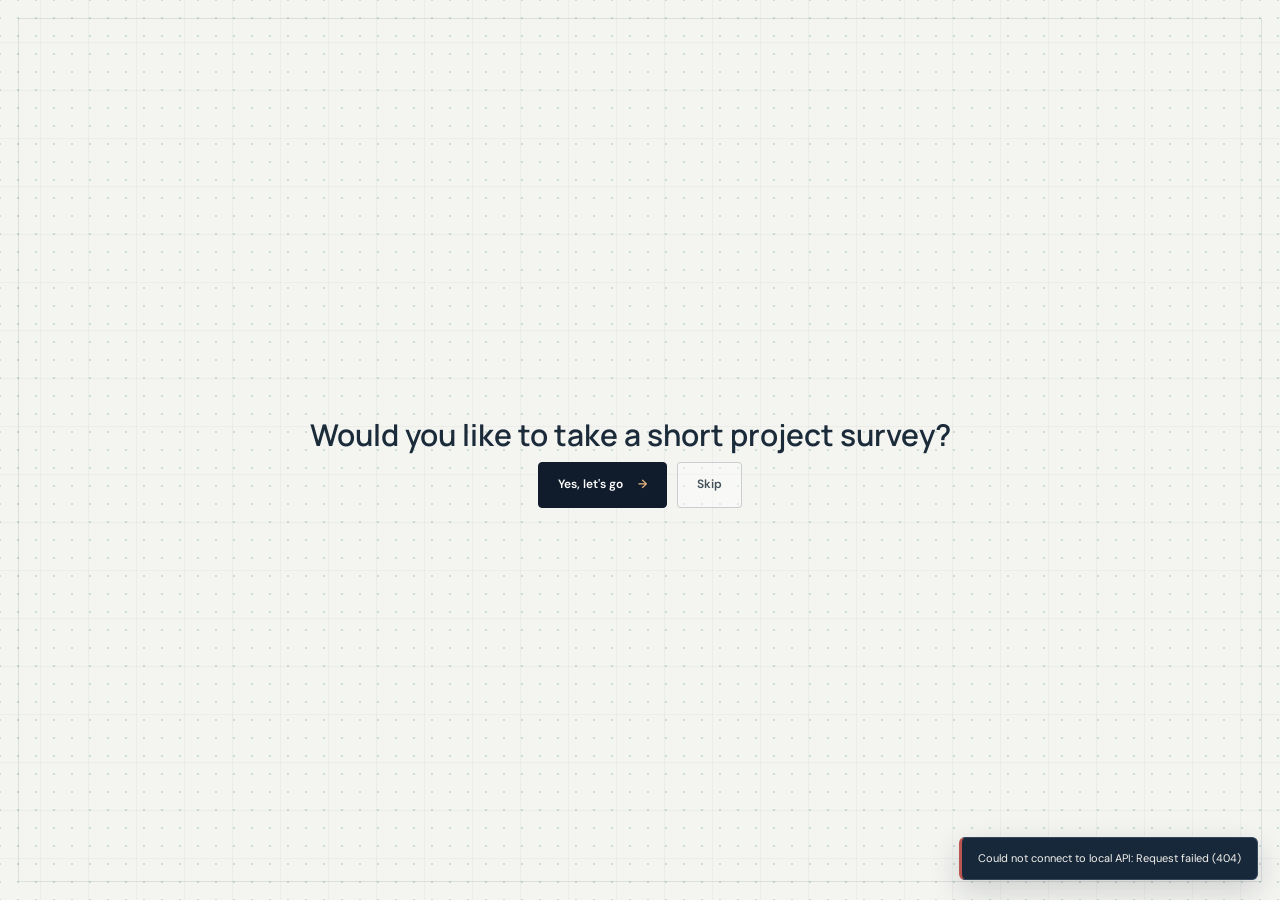
==== commit 701352e6: "Add project specification and sourcing report flow" ====
--- a/static/index.html
+++ b/static/index.html
@@ -7,6 +7,52 @@
 <link rel="stylesheet" href="/static/styles.css">
 </head>
 <body>
+<main id="projectFitFlow" class="project-fit-flow">
+  <section id="fitIntro" class="fit-stage fit-intro" aria-labelledby="fitIntroTitle">
+    <div class="fit-stage-content intro-content">
+      <h1 id="fitIntroTitle">Would you like to take a short project survey?</h1>
+      <div class="fit-intro-actions"><button id="fitBeginSurvey" class="fit-primary">Yes, let's go <span>→</span></button><button id="fitSkipSurvey" class="fit-secondary">Skip</button></div>
+    </div>
+  </section>
+  <section id="fitSurveyScreen" class="fit-stage hidden" aria-labelledby="fitSurveyQuestion" aria-live="polite">
+    <div class="fit-stage-content survey-content">
+      <div class="fit-stepbar"><button id="fitSurveyBack" class="fit-back" type="button" aria-label="Go to previous question">←</button><span id="fitSurveyCount">QUESTION 1 OF 13</span></div>
+      <div class="fit-progress"><span id="fitSurveyProgress"></span></div>
+      <h1 id="fitSurveyQuestion"></h1><p id="fitSurveyHint"></p>
+      <div id="fitSurveyOptions" class="fit-survey-options" role="radiogroup"></div>
+      <div class="fit-survey-actions"><button id="fitQuestionSkip" class="fit-secondary" type="button">Skip question</button><button id="fitQuestionNext" class="fit-primary" type="button" disabled>Next <span>→</span></button></div>
+    </div>
+  </section>
+  <section id="fitSelectionScreen" class="fit-stage hidden" aria-labelledby="fitSelectionTitle">
+    <div class="fit-stage-content selection-content">
+      <div class="fit-stepbar"><button id="fitSelectionBack" class="fit-back" type="button" aria-label="Go back to survey">←</button><span>CHOOSE ONE IDEA</span></div>
+      <h1 id="fitSelectionTitle">Which project would you like to pursue?</h1>
+      <p class="fit-stage-hint">Choose one project to define its requirements and parts plan.</p>
+      <div id="fitProjectOptions" class="fit-project-options" role="radiogroup"></div>
+      <div class="fit-stage-actions"><button id="fitSelectionContinue" class="fit-primary" type="button" disabled>Specify this project <span>→</span></button></div>
+    </div>
+  </section>
+  <section id="fitSpecScreen" class="fit-stage hidden" aria-labelledby="fitSpecQuestion" aria-live="polite">
+    <div class="fit-stage-content survey-content">
+      <div class="fit-stepbar"><button id="fitSpecBack" class="fit-back" type="button" aria-label="Go back to project choices">←</button><span id="fitSpecCount">PROJECT SPEC 1 OF 7</span></div>
+      <div class="fit-progress"><span id="fitSpecProgress"></span></div>
+      <div id="fitSpecProjectName" class="fit-spec-project-name"></div>
+      <h1 id="fitSpecQuestion"></h1><p id="fitSpecHint"></p>
+      <div id="fitSpecOptions" class="fit-survey-options" role="radiogroup"></div>
+      <div class="fit-survey-actions"><button id="fitSpecSkip" class="fit-secondary" type="button">Skip question</button><button id="fitSpecNext" class="fit-primary" type="button" disabled>Next <span>→</span></button></div>
+    </div>
+  </section>
+  <section id="fitReportScreen" class="fit-stage hidden" aria-labelledby="fitReportTitle">
+    <div class="fit-stage-content fit-report-content">
+      <div class="fit-stepbar"><button id="fitReportBack" class="fit-back" type="button" aria-label="Go back to project specifications">←</button><span>ENGINEERING REPORT</span></div>
+      <div class="fit-report-heading"><div><span class="fit-report-kicker">PROJECT DESIGN / BOM / SOURCING</span><h1 id="fitReportTitle">Your engineering report</h1></div><span id="fitSourceBadge" class="fit-source-badge">PREPARING</span></div>
+      <div id="fitReportLoading" class="fit-report-loading"><span class="fit-loading-mark"></span><span id="fitReportLoadingText">Preparing your engineering report…</span></div>
+      <div id="fitReportError" class="fit-report-error hidden"></div>
+      <div id="fitReportOutput" class="fit-report-output hidden"></div>
+      <div id="fitReportActions" class="fit-report-actions hidden"><button id="fitDownloadReport" class="fit-primary" type="button">Download report <span>↓</span></button><button id="fitEditSpecifications" class="fit-secondary" type="button">Edit specifications</button></div>
+    </div>
+  </section>
+</main>
 <div class="shell">
   <aside class="sidebar">
     <a class="brand" href="#overview" aria-label="Forge home"><span class="brand-mark"><svg viewBox="0 0 40 40" aria-hidden="true"><path d="M8 9h24v6H15v5h13v6H15v5H8z" fill="currentColor"/><circle cx="31" cy="29" r="3" fill="#d69b5d"/></svg></span><span><b>FORGE</b><small>ROBOTICS WORKBENCH</small></span></a>
@@ -34,7 +80,7 @@
       <section class="page" id="page-catalog"><div class="page-title"><div><div class="eyebrow">PARTS & SOURCING / 03</div><h1>Know every component.</h1><p>Search your catalog, inspect evidence, refresh vendor data, or import a product page.</p></div><button class="btn btn-outline" id="resetCatalog">Reset live overlay ↺</button></div><div class="catalog-toolbar"><div class="search-box"><span>⌕</span><input id="catalogSearch" placeholder="Search by part, vendor, or ID…"></div><select id="catalogCategory"><option value="">All categories</option></select><span class="subtle" id="catalogCount">Loading parts…</span></div><div class="table-wrap panel"><table class="data-table"><thead><tr><th>COMPONENT</th><th>CATEGORY</th><th>VENDOR</th><th>PRICE</th><th>DATA SOURCE</th><th>STOCK</th><th></th></tr></thead><tbody id="catalogRows"><tr><td colspan="7" class="empty-state">Loading component catalog…</td></tr></tbody></table></div><div class="sourcing-grid"><article class="panel"><div class="panel-head"><div><div class="eyebrow">LIVE SOURCING / A</div><h3>Refresh existing parts</h3></div><span class="pill">TINYFISH + GEMINI</span></div><p class="panel-copy">Search vendor listings, fetch pages, and update only quote-verified specifications and prices.</p><div class="field"><label for="refreshCategory">Category</label><select id="refreshCategory"></select></div><div class="field"><label for="refreshParts">Parts to refresh</label><select id="refreshParts" multiple size="5"></select><small class="field-hint">Use Ctrl/Cmd to select multiple parts.</small></div><div class="field"><label for="refreshPages">Vendor pages per part</label><select id="refreshPages"><option>1</option><option>2</option><option selected>3</option><option>4</option><option>5</option></select></div><button class="btn btn-primary" id="refreshPartsBtn">Refresh selected parts <span>↗</span></button><div id="refreshOutput" class="notice-stack"></div></article><article class="panel"><div class="panel-head"><div><div class="eyebrow">LIVE SOURCING / B</div><h3>Discover components</h3></div></div><div class="field"><label for="discoverCategory">Component category</label><select id="discoverCategory"></select></div><div class="field"><label for="discoverKind">Sensor kind (if applicable)</label><select id="discoverKind"><option value="">Not applicable</option><option value="line">Line sensor</option><option value="distance">Distance sensor</option></select></div><div class="field"><label for="discoverQuery">Search query</label><input id="discoverQuery" value="L298N motor driver module buy India"></div><button class="btn btn-primary" id="discoverBtn">Search & extract <span>↗</span></button><div id="discoverOutput" class="notice-stack"></div></article><article class="panel"><div class="panel-head"><div><div class="eyebrow">LIVE SOURCING / C</div><h3>Import product URL</h3></div></div><p class="panel-copy">Import from a specific vendor product page. Extracted values are accepted only when supported by page quotes.</p><div class="field"><label for="importCategory">Product category</label><select id="importCategory"></select></div><div class="field"><label for="importKind">Sensor kind (if applicable)</label><select id="importKind"><option value="">Not applicable</option><option value="line">Line sensor</option><option value="distance">Distance sensor</option></select></div><div class="field"><label for="importUrl">Product page URL</label><input id="importUrl" type="url" placeholder="https://vendor.example/product/…"></div><button class="btn btn-primary" id="importBtn">Fetch & extract <span>↗</span></button><div id="importOutput" class="notice-stack"></div></article></div></section>
       <section class="page" id="page-validation"><div class="page-title"><div><div class="eyebrow">VALIDATION LAB / 04</div><h1>Prove compatibility.</h1><p>Inspect rule outcomes and test component substitutions against the same deterministic validator.</p></div><button class="btn btn-outline" id="runTests">Run regression suite <span>↗</span></button></div><div id="validationSummary" class="panel empty-panel"><div class="empty-icon">✓</div><h3>No build to validate yet</h3><p>Generate a BOM in the Build Planner to inspect component-level checks and rule evidence.</p><button class="btn btn-primary" data-goto="requirements">Open build planner →</button></div><div id="checksPanel" class="panel hidden"><div class="panel-head"><div><div class="eyebrow">RULE ENGINE</div><h3>Compatibility checks</h3></div><div class="status-counts" id="statusCounts"></div></div><div id="checksList" class="checks-list"></div></div><div class="panel rules-panel"><div class="panel-head"><div><div class="eyebrow">RULES AS DATA</div><h3>Configured validation rules</h3></div><span class="pill" id="rulesCount">— RULES</span></div><div class="table-wrap"><table class="data-table"><thead><tr><th>ID</th><th>RULE</th><th>CATEGORY</th><th>REQUIRED INPUTS</th><th>CONDITION</th></tr></thead><tbody id="rulesRows"><tr><td colspan="5" class="empty-state">Loading rules…</td></tr></tbody></table></div></div><div id="testResults" class="panel hidden"></div><div class="panel swap-panel"><div class="panel-head"><div><div class="eyebrow">WHAT-IF ANALYSIS</div><h3>Component swap simulator</h3></div><span class="pill">INSTANT RE-CHECK</span></div><p class="panel-copy">Choose replacements and re-run compatibility checks without searching for a new full build.</p><div id="swapFields" class="swap-fields"><span class="subtle">Generate a BOM first to compare alternatives.</span></div><button class="btn btn-primary" id="simulateSwap">Simulate component swap <span>↗</span></button><div id="swapOutput" class="notice-stack"></div></div></section>
       <section class="page" id="page-wiring"><div class="page-title"><div><div class="eyebrow">POWER & INTERCONNECTS / 05</div><h1>Wire it with intent.</h1><p>Review estimated power demand, battery safety margins, pin-to-pin connections, and assembly guidance.</p></div><span class="pill">ENGINEERING VIEW</span></div><div id="powerPanel" class="panel empty-panel"><div class="empty-icon">⌁</div><h3>Power analysis awaits a build</h3><p>Generate a BOM to calculate system current, runtime estimates, and wiring connections.</p><button class="btn btn-primary" data-goto="requirements">Generate a build →</button></div><div id="powerContent" class="hidden"><div id="powerMetrics" class="metric-grid power-metrics"></div><div class="wiring-grid"><article class="panel"><div class="panel-head"><div><div class="eyebrow">PINOUT MAP</div><h3>Interconnect table</h3></div></div><div class="table-wrap"><table class="data-table"><thead><tr><th>FROM</th><th>PIN</th><th>TO</th><th>TARGET PIN</th><th>TYPE</th></tr></thead><tbody id="wiringRows"></tbody></table></div><div id="wiringWarnings" class="notice-stack"></div></article><article class="panel"><div class="panel-head"><div><div class="eyebrow">ASSEMBLY</div><h3>Build sequence</h3></div></div><ol id="assemblySteps" class="assembly-list"></ol></article></div><article class="panel diagram-panel"><div class="panel-head"><div><div class="eyebrow">SYSTEM TOPOLOGY</div><h3>Interconnect diagram source</h3></div><button class="btn btn-small btn-outline" id="copyDiagram">Copy Mermaid</button></div><pre id="mermaidDiagram" class="code-block"></pre></article></div></section>
-      <section class="page" id="page-reports"><div class="page-title"><div><div class="eyebrow">REPORTS & EVIDENCE / 06</div><h1>Make the work auditable.</h1><p>Export the parts list, validation ledger, and engineering report with source evidence.</p></div><span class="pill">EXPORT CENTER</span></div><div id="reportEmpty" class="panel empty-panel"><div class="empty-icon">▤</div><h3>No report generated</h3><p>Build and validate your robot first. Reports use the active build and its evidence trail.</p><button class="btn btn-primary" data-goto="requirements">Start a build →</button></div><div id="reportContent" class="hidden"><div class="export-grid"><article class="export-card"><span class="export-icon">CSV</span><div><h3>Bill of materials</h3><p>Parts, quantities, prices, and line totals in spreadsheet format.</p></div><button class="btn btn-outline" data-export="bom.csv">Download CSV ↓</button></article><article class="export-card"><span class="export-icon">CSV</span><div><h3>Evidence ledger</h3><p>Field-level values, source URLs, retrieval times, and verification methods.</p></div><button class="btn btn-outline" data-export="ledger.csv">Download CSV ↓</button></article><article class="export-card"><span class="export-icon">MD</span><div><h3>Engineering report</h3><p>Readable Markdown report including validation, power, and wiring details.</p></div><button class="btn btn-outline" data-export="report.md">Download report ↓</button></article><article class="export-card"><span class="export-icon">HTML</span><div><h3>Standalone report</h3><p>Styled HTML report for sharing or opening in a browser.</p></div><button class="btn btn-outline" data-export="report.html">Download HTML ↓</button></article></div><article class="panel"><div class="panel-head"><div><div class="eyebrow">SOURCE TRACEABILITY</div><h3>Evidence ledger preview</h3></div><span class="pill" id="ledgerCount">— RECORDS</span></div><div class="table-wrap"><table class="data-table"><thead><tr><th>PART</th><th>FIELD</th><th>VALUE</th><th>METHOD</th><th>SOURCE</th><th>RETRIEVED</th></tr></thead><tbody id="ledgerRows"></tbody></table></div></article></div></section>
+      <section class="page" id="page-reports"><div class="page-title"><div><div class="eyebrow">REPORTS & EVIDENCE / 06</div><h1>Make the work auditable.</h1><p>Export the parts list, validation ledger, and engineering report with source evidence.</p></div><span class="pill">EXPORT CENTER</span></div><div id="reportEmpty" class="panel empty-panel"><div class="empty-icon">▤</div><h3>No report generated</h3><p>Build and validate your robot first. Reports use the active build and its evidence trail.</p><button class="btn btn-primary" data-goto="requirements">Start a build →</button></div><div id="reportContent" class="hidden"><div class="panel"><div class="panel-head"><div><div class="eyebrow">EXPORT OPTIONS</div><h3>Choose report sections</h3></div></div><div class="form-grid" style="margin-top:10px"><label class="field" style="display:flex;align-items:center;gap:8px"><input id="includePowerToggle" type="checkbox" checked> Include power analysis</label><label class="field" style="display:flex;align-items:center;gap:8px"><input id="includeWiringToggle" type="checkbox" checked> Include wiring guide</label></div></div><div class="export-grid"><article class="export-card"><span class="export-icon">CSV</span><div><h3>Bill of materials</h3><p>Parts, quantities, prices, and line totals in spreadsheet format.</p></div><button class="btn btn-outline" data-export="bom.csv">Download CSV ↓</button></article><article class="export-card"><span class="export-icon">CSV</span><div><h3>Evidence ledger</h3><p>Field-level values, source URLs, retrieval times, and verification methods.</p></div><button class="btn btn-outline" data-export="ledger.csv">Download CSV ↓</button></article><article class="export-card"><span class="export-icon">MD</span><div><h3>Engineering report</h3><p>Readable Markdown report including validation, power, and wiring details.</p></div><button class="btn btn-outline" data-export="report.md">Download report ↓</button></article><article class="export-card"><span class="export-icon">HTML</span><div><h3>Standalone report</h3><p>Styled HTML report for sharing or opening in a browser.</p></div><button class="btn btn-outline" data-export="report.html">Download HTML ↓</button></article></div><article class="panel"><div class="panel-head"><div><div class="eyebrow">SOURCE TRACEABILITY</div><h3>Evidence ledger preview</h3></div><span class="pill" id="ledgerCount">— RECORDS</span></div><div class="table-wrap"><table class="data-table"><thead><tr><th>PART</th><th>FIELD</th><th>VALUE</th><th>METHOD</th><th>SOURCE</th><th>RETRIEVED</th></tr></thead><tbody id="ledgerRows"></tbody></table></div></article></div></section>
       <section class="page" id="page-settings"><div class="page-title"><div><div class="eyebrow">CONFIGURATION / 07</div><h1>Set up your tools.</h1><p>Connect Gemini for requirement parsing and TinyFish for live product sourcing. Keys entered here stay in this running process only.</p></div><span class="pill">LOCAL CONFIG</span></div><div class="settings-grid"><article class="panel"><div class="panel-head"><div><div class="eyebrow">AI PROVIDER</div><h3>Gemini API</h3></div><span class="setting-indicator" id="geminiIndicator"></span></div><p class="panel-copy">Enables richer natural-language parsing and product specification extraction.</p><div class="field"><label for="geminiKey">API key</label><input type="password" id="geminiKey" placeholder="Paste Gemini API key" autocomplete="off"></div><div class="field"><label for="geminiModel">Model name</label><input id="geminiModel" value="gemini-2.5-flash" placeholder="gemini-2.5-flash"></div><div class="setting-status" id="geminiSettingStatus">Not configured</div></article><article class="panel"><div class="panel-head"><div><div class="eyebrow">WEB SOURCING</div><h3>TinyFish API</h3></div><span class="setting-indicator" id="tinyfishIndicator"></span></div><p class="panel-copy">Enables vendor search, direct product-page fetches, and source-backed price/spec refreshes.</p><div class="field"><label for="tinyfishKey">API key</label><input type="password" id="tinyfishKey" placeholder="Paste TinyFish API key" autocomplete="off"></div><div class="setting-status" id="tinyfishSettingStatus">Not configured</div></article></div><div class="settings-actions"><div class="callout"><span class="callout-mark">!</span><div><b>Keep credentials private</b><p>Use a local .env file for persistent configuration. Never commit API keys to version control.</p></div></div><button class="btn btn-primary" id="saveSettings">Save settings for this session <span>↗</span></button></div><div id="settingsOutput" class="notice-stack"></div><article class="panel system-info"><div class="panel-head"><div><div class="eyebrow">SYSTEM</div><h3>Service status</h3></div><button class="btn btn-small btn-outline" id="checkHealth">Check health</button></div><div id="healthInfo" class="health-info"><span class="mini-dot green"></span> Waiting for service check…</div></article></section>
       <footer class="app-footer"><span>FORGE <span class="footer-separator">/</span> ROBOT BOM & COMPATIBILITY AGENT</span><span>DESIGNED FOR EVIDENCE-LED ENGINEERING <span class="footer-separator">·</span> LOCAL FIRST</span></footer>
     </div>
--- a/static/styles.css
+++ b/static/styles.css
@@ -1,4 +1,4 @@
-:root{--navy:#101b2b;--navy2:#172538;--navy3:#213349;--ink:#1e2938;--muted:#788391;--paper:#f6f5f1;--white:#fff;--line:#e4e3dd;--gold:#d69b5d;--gold-light:#f6eadb;--green:#3f8a71;--green-light:#e5f2ec;--red:#b95650;--red-light:#f8e9e7;--blue:#668aa7;--shadow:0 10px 32px rgba(25,35,48,.045);font-family:'DM Sans',sans-serif;color:var(--ink);font-synthesis:none}*{box-sizing:border-box}body{margin:0;background:var(--paper);font-size:13px;line-height:1.55}button,input,select,textarea{font:inherit}button{cursor:pointer}.shell{min-height:100vh}.sidebar{width:246px;position:fixed;inset:0 auto 0 0;background:var(--navy);color:#c3ccd6;padding:25px 15px 16px;display:flex;flex-direction:column;z-index:20}.brand{display:flex;align-items:center;gap:11px;padding:0 11px 31px;color:#f4f4ef;text-decoration:none}.brand-mark{width:36px;height:36px;display:grid;place-items:center;background:#26374a;border:1px solid #34465a;border-radius:10px;color:#f2eee4}.brand-mark svg{width:29px}.brand b{display:block;font-family:Manrope,sans-serif;letter-spacing:2.6px;font-size:15px;font-weight:800;line-height:1.2}.brand small{display:block;font-family:'DM Mono',monospace;font-size:8px;letter-spacing:1.3px;color:#91a0b0;margin-top:4px}.workspace-label,.eyebrow{font-family:'DM Mono',monospace;font-size:9px;letter-spacing:1.55px;font-weight:500}.workspace-label{color:#74869a;padding:0 13px 10px}.nav{display:grid;gap:4px}.nav-item{border:0;background:transparent;color:#a9b5c3;text-align:left;display:flex;align-items:center;gap:13px;width:100%;padding:11px 13px;border-radius:7px;font-size:12px;transition:all .16s}.nav-item:hover{background:#1b2a3d;color:#f5f5f0}.nav-item.active{background:#29394c;color:#fff;box-shadow:inset 2px 0 var(--gold)}.nav-icon{font-family:Manrope,sans-serif;font-size:19px;line-height:1;width:18px;text-align:center;color:#9eafbf}.nav-item.active .nav-icon{color:var(--gold)}.sidebar-bottom{margin-top:auto}.system-card{border:1px solid #2b3b4e;background:#162437;border-radius:8px;padding:12px;display:flex;align-items:center;gap:10px;margin:0 4px 14px}.status-dot,.mini-dot{width:7px;height:7px;border-radius:50%;background:var(--gold);display:inline-block;flex-shrink:0}.status-dot{box-shadow:0 0 0 4px #d69b5d1b}.system-card b{display:block;color:#e4e9ed;font-size:11px;font-weight:600}.system-card small{display:block;color:#8090a1;font-size:10px;margin-top:2px}.sidebar-footer{font:8px 'DM Mono',monospace;letter-spacing:1px;color:#67798b;padding:20px 11px 0}.sidebar-footer span{float:right;color:#a0acb8}.main{margin-left:246px;min-height:100vh}.topbar{height:63px;border-bottom:1px solid var(--line);display:flex;align-items:center;justify-content:space-between;padding:0 38px;background:#f8f7f4;position:sticky;top:0;z-index:10}.breadcrumbs{display:flex;gap:10px;align-items:center;font-size:11px}.breadcrumbs>span:first-child{font:9px 'DM Mono',monospace;letter-spacing:1.1px;color:#9ba1a5}.crumb-slash{color:#c2c4c1}.breadcrumbs b{font-weight:600}.top-actions{display:flex;align-items:center;gap:15px}.environment{display:flex;align-items:center;gap:7px;font:9px 'DM Mono',monospace;letter-spacing:.7px;color:#7c858c}.environment i{width:6px;height:6px;border-radius:50%;background:var(--green)}.icon-button{width:30px;height:30px;border:1px solid var(--line);background:transparent;border-radius:7px;color:#606b75;font-size:18px;display:grid;place-items:center}.icon-button:hover{background:white}.avatar{height:29px;width:29px;border-radius:50%;background:#e9dfd2;color:#755a3c;display:grid;place-items:center;font:10px 'DM Mono',monospace}.content{max-width:1600px;padding:32px 38px 0;margin:auto}.page{display:none;animation:fadein .22s ease}.page.active{display:block}@keyframes fadein{from{opacity:.55;transform:translateY(3px)}to{opacity:1;transform:none}}.hero{background:var(--navy);border-radius:10px;color:#f4f2eb;padding:42px 45px;display:grid;grid-template-columns:1.15fr .85fr;min-height:275px;overflow:hidden;position:relative}.hero:after{content:'';position:absolute;width:340px;height:340px;border:1px solid #ffffff0c;border-radius:50%;right:7%;top:-46%;pointer-events:none}.eyebrow{color:#a5a9a7}.hero .eyebrow{color:#b0bdc7;display:flex;align-items:center;gap:10px}.eyebrow-line{width:22px;height:1px;background:var(--gold);display:inline-block}.hero h1,.page-title h1{font:700 clamp(29px,3vw,42px)/1.12 Manrope,sans-serif;letter-spacing:-1.5px;margin:18px 0 13px}.hero h1 em{font-style:normal;color:var(--gold)}.hero-copy{color:#b8c2cb;max-width:520px;line-height:1.8;font-size:12px;margin:0}.hero-actions{display:flex;gap:10px;margin-top:23px}.btn{border:1px solid transparent;border-radius:5px;padding:10px 14px;display:inline-flex;align-items:center;justify-content:center;gap:14px;font-size:11px;font-weight:600;transition:all .16s;white-space:nowrap}.btn span{font-size:14px}.btn-primary{background:var(--gold);color:#1b2633;border-color:var(--gold)}.btn-primary:hover{background:#e3b17c;border-color:#e3b17c;transform:translateY(-1px)}.btn-quiet{color:#e1e5e6;background:transparent;border-color:#425166}.btn-quiet:hover{background:#ffffff0a}.btn-outline{background:transparent;border-color:#d9d9d2;color:#475361}.btn-outline:hover{border-color:#9b9c93;background:white}.btn-small{padding:7px 10px;font-size:10px}.hero-art{position:relative;min-height:180px;display:grid;place-items:center;color:#879bad}.robot-glyph{width:145px;height:145px;display:grid;place-items:center;border:1px solid #3a4c5d;border-radius:50%;background:radial-gradient(circle,#26394b 0,#1b2b3d 64%,#152335 65%);z-index:1;color:#c0ccd2;box-shadow:0 0 0 13px #ffffff04,0 0 0 27px #ffffff03}.robot-glyph svg{width:120px;height:120px}.orbit{position:absolute;border:1px solid #ffffff13;border-radius:50%;transform:rotate(-25deg)}.orbit-one{width:230px;height:105px}.orbit-two{width:270px;height:135px;transform:rotate(47deg)}.orbit-three{width:190px;height:190px}.art-label{position:absolute;font:8px 'DM Mono',monospace;letter-spacing:1px;color:#91a0ad}.label-a{top:10px;right:6px}.label-b{bottom:9px;left:4px}.art-cross{position:absolute;top:28%;left:13%;color:var(--gold);font-size:18px}.section-head{display:flex;align-items:end;justify-content:space-between;margin:31px 0 13px}.section-head h2{font:700 21px Manrope,sans-serif;margin:4px 0 0;letter-spacing:-.5px}.section-head .eyebrow{color:#9a9c98}.subtle{font-size:10px;color:#8a9298}.metric-grid{display:grid;grid-template-columns:repeat(4,minmax(0,1fr));gap:13px}.metric-card{background:#fff;border:1px solid var(--line);border-radius:8px;padding:17px 18px;box-shadow:var(--shadow)}.metric-top{display:flex;justify-content:space-between;align-items:center;font:9px 'DM Mono',monospace;letter-spacing:1px;color:#8a9298}.metric-symbol{font:20px Manrope,sans-serif;color:#b5a38d}.metric-value{font:700 28px Manrope,sans-serif;letter-spacing:-1px;margin:12px 0 7px;color:#202b38}.metric-foot{display:flex;align-items:center;gap:7px;color:#879098;font-size:10px}.mini-dot.green{background:var(--green)}.overview-grid{display:grid;grid-template-columns:1.25fr .75fr;gap:14px;margin-top:16px}.panel{background:#fff;border:1px solid var(--line);border-radius:8px;padding:21px;box-shadow:var(--shadow);min-width:0}.panel-head{display:flex;align-items:flex-start;justify-content:space-between;gap:15px;margin-bottom:17px}.panel-head h3,.panel h3{font:700 15px Manrope,sans-serif;letter-spacing:-.3px;margin:4px 0 0}.panel-head .eyebrow,.panel>.eyebrow{color:#9a9c98}.pill{display:inline-flex;align-items:center;border:1px solid #e3e0d8;background:#faf9f6;border-radius:4px;padding:5px 7px;font:8px 'DM Mono',monospace;letter-spacing:.8px;color:#8a8c86;white-space:nowrap}.workflow{margin-top:8px}.workflow-step{display:grid;grid-template-columns:31px 1fr auto;align-items:center;gap:12px;padding:12px 0;border-bottom:1px solid #f0efeb}.workflow-step:last-child{border-bottom:0}.step-num{width:29px;height:29px;border-radius:6px;background:#f4f3ef;border:1px solid #e8e6df;display:grid;place-items:center;font:9px 'DM Mono',monospace;color:#8b9295}.step-num.done{background:var(--green-light);color:var(--green);border-color:#d6e9df}.workflow-step b{font-size:11px;font-weight:600}.workflow-step small{display:block;color:#8b9297;font-size:10px;margin-top:2px}.step-state{font:8px 'DM Mono',monospace;color:#a1a6a5;letter-spacing:.5px}.quick-action{width:100%;display:flex;align-items:center;gap:11px;text-align:left;padding:13px 0;border:0;border-bottom:1px solid #efeee9;background:transparent;color:var(--ink)}.quick-action:hover .arrow{color:var(--gold);transform:translate(2px,-2px)}.quick-icon{width:35px;height:35px;display:grid;place-items:center;border:1px solid #e7e4dd;border-radius:7px;color:#a78156;background:#faf8f3;font-size:20px}.quick-action span:nth-child(2){flex:1}.quick-action b{display:block;font-size:11px;font-weight:600}.quick-action small{display:block;font-size:10px;color:#8c9499;margin-top:3px}.arrow{color:#a0a6a8;font-size:15px;transition:.16s}.callout{display:flex;gap:11px;padding:13px;background:#f8f5ee;border:1px solid #eee5d7;border-radius:6px;margin-top:18px}.callout-mark{width:19px;height:19px;border-radius:50%;display:grid;place-items:center;background:#e7d4ba;color:#6d553a;font:11px Georgia;flex-shrink:0}.callout b{font-size:10px}.callout p{font-size:10px;line-height:1.65;color:#7f817e;margin:4px 0 0}.key-status{display:grid;grid-template-columns:1fr auto;gap:8px 10px;margin-top:14px;padding-top:12px;border-top:1px solid #efeee9;font-size:10px;color:#848d93}.key-status b{font-size:9px;font-weight:600}.state-off{color:#a3a3a0}.state-on{color:var(--green)}.page-title{display:flex;justify-content:space-between;align-items:flex-start;gap:20px;margin:5px 0 25px}.page-title .eyebrow{color:#9b9d98}.page-title h1{font-size:33px;margin:9px 0}.page-title p{color:#818a91;margin:0;font-size:12px}.page-title>.pill,.page-title>button{margin-top:16px}.planner-grid{display:grid;grid-template-columns:minmax(0,1.5fr) minmax(245px,.7fr);gap:15px;align-items:start}.brief-panel{padding:25px}.number-stamp{font:12px 'DM Mono',monospace;color:#c0a17f;border:1px solid #eee3d6;border-radius:6px;padding:6px 9px}.brief-panel label,.field label{display:block;font-size:10px;font-weight:600;color:#505d69;margin-bottom:7px}.brief-panel textarea,.field input,.field select,.field textarea,.field select[multiple]{width:100%;border:1px solid #deded8;background:#fbfbf9;color:#263442;border-radius:5px;padding:11px 12px;outline:none;transition:border .15s}.brief-panel textarea{resize:vertical;line-height:1.75;font-size:12px}.brief-panel textarea:focus,.field input:focus,.field select:focus{border-color:#c5a078;box-shadow:0 0 0 3px #d69b5d17}.button-row{display:flex;align-items:center;gap:13px;margin-top:13px}.button-row .subtle{font-size:10px}.divider{height:1px;background:#efeee9;margin:24px 0}.form-grid{display:grid;grid-template-columns:repeat(2,minmax(0,1fr));gap:17px 14px}.field{min-width:0;margin-bottom:13px}.field label span{font-weight:400;color:#9a9fa0;margin-left:3px}.field input,.field select{height:39px;font-size:11px}.input-prefix{display:flex;align-items:center;position:relative}.input-prefix span{position:absolute;left:12px;color:#858c8f}.input-prefix input{padding-left:27px}.toggle-field{display:flex;align-items:center;justify-content:space-between;gap:10px;position:relative;cursor:pointer;padding:7px 0}.toggle-field b{display:block;font-size:10px}.toggle-field small{display:block;color:#8a9298;font-size:9px;margin-top:3px}.toggle-field input{position:absolute;opacity:0}.toggle-field i{width:35px;height:19px;background:#d9dcd8;border-radius:20px;position:relative;flex-shrink:0;transition:.2s}.toggle-field i:after{content:'';position:absolute;left:3px;top:3px;width:13px;height:13px;border-radius:50%;background:white;box-shadow:0 1px 3px #0002;transition:.2s}.toggle-field input:checked+i{background:var(--green)}.toggle-field input:checked+i:after{transform:translateX(16px)}.planner-footer{display:flex;align-items:center;justify-content:space-between;gap:15px;border-top:1px solid #efeee9;margin-top:22px;padding-top:19px}.planner-footer .subtle{max-width:300px;line-height:1.7}.guide-panel{padding:23px;position:sticky;top:82px}.guide-panel h3{font-size:17px;margin:8px 0 17px}.guide-item{display:grid;grid-template-columns:26px 1fr;gap:10px;padding:15px 0;border-bottom:1px solid #efeee9}.guide-item>span{font:10px 'DM Mono',monospace;color:#bd9569;padding-top:2px}.guide-item b{font-size:11px}.guide-item p{font-size:10px;line-height:1.7;color:#858d92;margin:4px 0 0}.guide-note{display:flex;gap:10px;background:#f6f3ec;padding:12px;margin-top:18px;border-radius:5px}.guide-note>span{color:#a37d54;font-size:18px}.guide-note p{margin:0;color:#7f817e;font-size:10px;line-height:1.7}.notice-stack:empty{display:none}.notice-stack{margin-top:12px;display:grid;gap:7px}.notice{border:1px solid #dce9e1;background:#f0f7f3;border-radius:5px;padding:10px 12px;color:#3e6e59;font-size:10px;line-height:1.6;overflow-wrap:anywhere}.notice.error{background:#fbefed;border-color:#efd8d5;color:#934b45}.notice.warn{background:#fbf6e9;border-color:#eee1c0;color:#886a31}.build-result{margin-top:16px}.build-result:empty{display:none}.result-hero{padding:21px 23px;background:var(--navy);color:#f5f4ee;border-radius:8px;display:flex;align-items:center;justify-content:space-between;gap:20px;margin-bottom:14px}.result-hero h2{font:700 20px Manrope;margin:5px 0}.result-hero p{font-size:10px;color:#b6c1c8;margin:0}.result-hero .eyebrow{color:#b6c1c8}.result-status{font:9px 'DM Mono',monospace;letter-spacing:.8px;border:1px solid #ffffff2a;padding:7px 9px;border-radius:4px;white-space:nowrap}.result-status.verified{color:#a8d8c2}.result-status.unverified{color:#f1cb87}.result-status.invalid{color:#f3aaa3}.result-metrics{display:grid;grid-template-columns:repeat(4,1fr);gap:10px;margin-bottom:14px}.result-metric{background:#fff;border:1px solid var(--line);padding:15px;border-radius:6px}.result-metric small{display:block;font:8px 'DM Mono',monospace;letter-spacing:.8px;color:#929995}.result-metric b{display:block;font:700 20px Manrope;margin-top:6px}.result-metric em{display:block;font-size:9px;color:#87918f;font-style:normal;margin-top:3px}.table-wrap{overflow:auto;max-width:100%}.data-table{width:100%;border-collapse:collapse;font-size:10px;text-align:left;min-width:680px}.data-table th{background:#faf9f6;color:#929895;font:8px 'DM Mono',monospace;letter-spacing:.8px;padding:12px 13px;white-space:nowrap;border-bottom:1px solid #e9e8e2}.data-table td{padding:12px 13px;border-bottom:1px solid #f0efeb;color:#5b6670;vertical-align:top}.data-table tr:last-child td{border-bottom:0}.data-table tbody tr:hover{background:#fcfbf8}.data-table td b{font-weight:600;color:#283644}.part-name{display:flex;align-items:center;gap:10px;min-width:190px}.part-symbol{width:30px;height:30px;display:grid;place-items:center;background:#f5f0e8;color:#a27b4f;border-radius:6px;font-size:15px;flex-shrink:0}.part-name small{display:block;color:#969b9b;font:9px 'DM Mono',monospace;margin-top:3px}.tag{display:inline-block;padding:4px 6px;border-radius:4px;font:8px 'DM Mono',monospace;letter-spacing:.4px;background:#f0f1ed;color:#78827f}.tag.pass{background:var(--green-light);color:var(--green)}.tag.fail{background:var(--red-light);color:var(--red)}.tag.unknown{background:#f8f0dd;color:#967536}.empty-state{text-align:center;padding:30px!important;color:#9ca3a3!important}.catalog-toolbar{display:flex;align-items:center;gap:12px;margin-bottom:13px}.search-box{display:flex;align-items:center;gap:8px;border:1px solid #deded8;background:#fff;border-radius:5px;padding:0 11px;flex:1;max-width:420px}.search-box span{font-size:19px;color:#969e9e}.search-box input{border:0;outline:0;background:transparent;width:100%;height:37px;font-size:11px}.catalog-toolbar select{height:37px;border:1px solid #deded8;background:#fff;border-radius:5px;padding:0 10px;font-size:10px;color:#5e6871;min-width:155px}.catalog-toolbar .subtle{margin-left:auto}.table-wrap.panel{padding:0}.table-wrap.panel .data-table th:first-child,.table-wrap.panel .data-table td:first-child{padding-left:18px}.sourcing-grid{display:grid;grid-template-columns:repeat(3,minmax(0,1fr));gap:13px;margin-top:15px;align-items:start}.sourcing-grid .panel{padding:19px}.sourcing-grid .panel-head{margin-bottom:12px}.sourcing-grid .panel-head h3{font-size:14px}.sourcing-grid .panel-copy,.panel-copy{font-size:10px;line-height:1.75;color:#858d92;margin:0 0 16px}.sourcing-grid .field{margin-bottom:12px}.sourcing-grid .field select[multiple]{height:auto;min-height:110px;padding:6px}.field-hint{font-size:9px;color:#999f9e;display:block;margin-top:5px}.sourcing-grid .btn{width:100%;margin-top:2px}.sourcing-grid .pill{font-size:7px}.empty-panel{text-align:center;padding:42px 20px}.empty-panel h3{font-size:16px}.empty-panel p{max-width:420px;margin:8px auto 17px;color:#899197;font-size:11px}.empty-icon{width:46px;height:46px;border-radius:50%;border:1px solid #e5dfd4;background:#faf6ef;color:#b18b5e;display:grid;place-items:center;font-size:23px;margin:0 auto 14px}.hidden{display:none!important}.status-counts{display:flex;gap:7px;flex-wrap:wrap}.checks-list{display:grid;gap:0}.check-row{display:grid;grid-template-columns:76px 1fr;gap:13px;padding:14px 0;border-bottom:1px solid #efeee9}.check-row:last-child{border-bottom:0}.check-main b{font-size:11px;display:block}.check-main p{font-size:10px;color:#7e888e;line-height:1.7;margin:4px 0 0}.check-main small{display:block;font-size:9px;color:#a0a5a4;margin-top:4px}.rules-panel,.swap-panel{margin-top:15px}.rules-panel .table-wrap{margin:0 -21px}.rules-panel .data-table{min-width:720px}.test-result-summary{display:flex;align-items:center;gap:15px}.test-result-number{font:700 26px Manrope;color:var(--green)}.test-item{padding:10px 0;border-bottom:1px solid #efeee9;display:flex;justify-content:space-between;gap:12px;font-size:10px}.test-item:last-child{border:0}.swap-fields{display:grid;grid-template-columns:repeat(3,minmax(0,1fr));gap:12px;margin-bottom:15px}.swap-fields .field{margin:0}.swap-fields .field select{height:auto;min-height:39px}.power-metrics{margin-bottom:15px}.power-metrics .metric-card{box-shadow:none}.wiring-grid{display:grid;grid-template-columns:1.2fr .8fr;gap:15px;margin-top:15px;align-items:start}.wiring-grid .panel{padding:20px}.wiring-grid .table-wrap{margin:0 -20px}.wiring-grid .data-table{min-width:540px}.assembly-list{list-style:none;counter-reset:step;padding:0;margin:0}.assembly-list li{counter-increment:step;display:grid;grid-template-columns:28px 1fr;gap:10px;padding:13px 0;border-bottom:1px solid #efeee9;color:#66717b;font-size:10px;line-height:1.7}.assembly-list li:before{content:counter(step,decimal-leading-zero);font:9px 'DM Mono',monospace;color:#bb946a;padding-top:2px}.diagram-panel{margin-top:15px}.code-block{font:10px/1.8 'DM Mono',monospace;background:#142235;color:#c6d2d9;border-radius:6px;padding:18px;white-space:pre-wrap;overflow:auto;max-height:350px}.export-grid{display:grid;grid-template-columns:repeat(2,minmax(0,1fr));gap:13px;margin-bottom:15px}.export-card{background:#fff;border:1px solid var(--line);border-radius:8px;padding:20px;display:grid;grid-template-columns:42px 1fr;gap:0 13px;box-shadow:var(--shadow)}.export-icon{grid-row:span 2;width:40px;height:40px;border-radius:7px;background:#f5f0e7;color:#98744e;display:grid;place-items:center;font:10px 'DM Mono',monospace}.export-card h3{font:700 13px Manrope;margin:2px 0 5px}.export-card p{font-size:10px;color:#858d92;line-height:1.7;margin:0}.export-card button{grid-column:2;justify-self:start;margin-top:14px}.settings-grid{display:grid;grid-template-columns:repeat(2,minmax(0,1fr));gap:15px}.settings-grid .panel{padding:24px}.setting-indicator{width:8px;height:8px;border-radius:50%;background:#c6c8c3;box-shadow:0 0 0 4px #c6c8c31c}.setting-indicator.on{background:var(--green);box-shadow:0 0 0 4px #3f8a711a}.setting-status{padding-top:11px;border-top:1px solid #efeee9;color:#929a9a;font-size:10px}.settings-actions{display:flex;align-items:center;justify-content:space-between;gap:18px;margin:15px 0}.settings-actions .callout{margin:0;flex:1}.system-info{margin-top:15px}.health-info{display:flex;align-items:center;gap:9px;color:#818c91;font-size:11px}.app-footer{display:flex;justify-content:space-between;gap:15px;padding:25px 0 18px;margin-top:28px;border-top:1px solid #e5e4de;color:#9a9e9a;font:8px 'DM Mono',monospace;letter-spacing:.8px}.footer-separator{color:#c9a47a;padding:0 4px}.toast-region{position:fixed;right:22px;bottom:20px;z-index:100;display:grid;gap:8px}.toast{background:#18283b;color:#f4f3ed;border:1px solid #34465b;padding:12px 16px;border-radius:6px;box-shadow:0 10px 30px #1118272b;max-width:340px;font-size:11px;animation:fadein .18s}.toast.error{border-left:3px solid var(--red)}.modal-backdrop{position:fixed;inset:0;background:#0c1521a6;z-index:50;display:grid;place-items:center;padding:20px}.modal{width:min(700px,100%);max-height:85vh;overflow:auto}.modal-head{display:flex;justify-content:space-between;align-items:flex-start;border-bottom:1px solid #efeee9;padding-bottom:15px;margin-bottom:15px}.spec-grid{display:grid;grid-template-columns:repeat(2,minmax(0,1fr));gap:9px}.spec-item{padding:11px;background:#faf9f6;border:1px solid #efeee9;border-radius:5px}.spec-item small{display:block;font:8px 'DM Mono',monospace;color:#919895;letter-spacing:.7px}.spec-item b{display:block;font-size:11px;margin-top:4px;overflow-wrap:anywhere}.source-link{color:#9d754c;text-decoration:none;overflow-wrap:anywhere}.source-link:hover{text-decoration:underline}
+:root{--navy:#101b2b;--navy2:#172538;--navy3:#213349;--ink:#1e2938;--muted:#788391;--paper:#f6f5f1;--white:#fff;--line:#e4e3dd;--gold:#d69b5d;--gold-light:#f6eadb;--green:#3f8a71;--green-light:#e5f2ec;--red:#b95650;--red-light:#f8e9e7;--blue:#668aa7;--shadow:0 10px 32px rgba(25,35,48,.045);font-family:'DM Sans',sans-serif;color:var(--ink);font-synthesis:none}*{box-sizing:border-box}body{margin:0;background:var(--paper);font-size:13px;line-height:1.55}button,input,select,textarea{font:inherit}button{cursor:pointer}.shell{min-height:100vh}.sidebar{width:246px;position:fixed;inset:0 auto 0 0;background:var(--navy);color:#c3ccd6;padding:25px 15px 16px;display:flex;flex-direction:column;z-index:20}.brand{display:flex;align-items:center;gap:11px;padding:0 11px 31px;color:#f4f4ef;text-decoration:none}.brand-mark{width:36px;height:36px;display:grid;place-items:center;background:#26374a;border:1px solid #34465a;border-radius:10px;color:#f2eee4}.brand-mark svg{width:29px}.brand b{display:block;font-family:Manrope,sans-serif;letter-spacing:2.6px;font-size:15px;font-weight:800;line-height:1.2}.brand small{display:block;font-family:'DM Mono',monospace;font-size:8px;letter-spacing:1.3px;color:#91a0b0;margin-top:4px}.workspace-label,.eyebrow{font-family:'DM Mono',monospace;font-size:9px;letter-spacing:1.55px;font-weight:500}.workspace-label{color:#74869a;padding:0 13px 10px}.nav{display:grid;gap:4px}.nav-item{border:0;background:transparent;color:#a9b5c3;text-align:left;display:flex;align-items:center;gap:13px;width:100%;padding:11px 13px;border-radius:7px;font-size:12px;transition:all .16s}.nav-item:hover{background:#1b2a3d;color:#f5f5f0}.nav-item.active{background:#29394c;color:#fff;box-shadow:inset 2px 0 var(--gold)}.nav-icon{font-family:Manrope,sans-serif;font-size:19px;line-height:1;width:18px;text-align:center;color:#9eafbf}.nav-item.active .nav-icon{color:var(--gold)}.sidebar-bottom{margin-top:auto}.system-card{border:1px solid #2b3b4e;background:#162437;border-radius:8px;padding:12px;display:flex;align-items:center;gap:10px;margin:0 4px 14px}.status-dot,.mini-dot{width:7px;height:7px;border-radius:50%;background:var(--gold);display:inline-block;flex-shrink:0}.status-dot{box-shadow:0 0 0 4px #d69b5d1b}.system-card b{display:block;color:#e4e9ed;font-size:11px;font-weight:600}.system-card small{display:block;color:#8090a1;font-size:10px;margin-top:2px}.sidebar-footer{font:8px 'DM Mono',monospace;letter-spacing:1px;color:#67798b;padding:20px 11px 0}.sidebar-footer span{float:right;color:#a0acb8}.main{margin-left:246px;min-height:100vh}.topbar{height:63px;border-bottom:1px solid var(--line);display:flex;align-items:center;justify-content:space-between;padding:0 38px;background:#f8f7f4;position:sticky;top:0;z-index:10}.breadcrumbs{display:flex;gap:10px;align-items:center;font-size:11px}.breadcrumbs>span:first-child{font:9px 'DM Mono',monospace;letter-spacing:1.1px;color:#9ba1a5}.crumb-slash{color:#c2c4c1}.breadcrumbs b{font-weight:600}.top-actions{display:flex;align-items:center;gap:15px}.environment{display:flex;align-items:center;gap:7px;font:9px 'DM Mono',monospace;letter-spacing:.7px;color:#7c858c}.environment i{width:6px;height:6px;border-radius:50%;background:var(--green)}.icon-button{width:30px;height:30px;border:1px solid var(--line);background:transparent;border-radius:7px;color:#606b75;font-size:18px;display:grid;place-items:center}.icon-button:hover{background:white}.avatar{height:29px;width:29px;border-radius:50%;background:#e9dfd2;color:#755a3c;display:grid;place-items:center;font:10px 'DM Mono',monospace}.content{max-width:1600px;padding:32px 38px 0;margin:auto}.page{display:none;animation:fadein .22s ease}.page.active{display:block}@keyframes fadein{from{opacity:.55;transform:translateY(3px)}to{opacity:1;transform:none}}.hero{background:var(--navy);border-radius:10px;color:#f4f2eb;padding:42px 45px;display:grid;grid-template-columns:1.15fr .85fr;min-height:275px;overflow:hidden;position:relative}.hero:after{content:'';position:absolute;width:340px;height:340px;border:1px solid #ffffff0c;border-radius:50%;right:7%;top:-46%;pointer-events:none}.eyebrow{color:#a5a9a7}.hero .eyebrow{color:#b0bdc7;display:flex;align-items:center;gap:10px}.eyebrow-line{width:22px;height:1px;background:var(--gold);display:inline-block}.hero h1,.page-title h1{font:700 clamp(29px,3vw,42px)/1.12 Manrope,sans-serif;letter-spacing:-1.5px;margin:18px 0 13px}.hero h1 em{font-style:normal;color:var(--gold)}.hero-copy{color:#b8c2cb;max-width:520px;line-height:1.8;font-size:12px;margin:0}.hero-actions{display:flex;gap:10px;margin-top:23px}.btn{border:1px solid transparent;border-radius:5px;padding:10px 14px;display:inline-flex;align-items:center;justify-content:center;gap:14px;font-size:11px;font-weight:600;transition:all .16s;white-space:nowrap}.btn span{font-size:14px}.btn-primary{background:var(--gold);color:#1b2633;border-color:var(--gold)}.btn-primary:hover{background:#e3b17c;border-color:#e3b17c;transform:translateY(-1px)}.btn-quiet{color:#e1e5e6;background:transparent;border-color:#425166}.btn-quiet:hover{background:#ffffff0a}.btn-outline{background:transparent;border-color:#d9d9d2;color:#475361}.btn-outline:hover{border-color:#9b9c93;background:white}.btn-small{padding:7px 10px;font-size:10px}.hero-art{position:relative;min-height:180px;display:grid;place-items:center;color:#879bad}.robot-glyph{width:145px;height:145px;display:grid;place-items:center;border:1px solid #3a4c5d;border-radius:50%;background:radial-gradient(circle,#26394b 0,#1b2b3d 64%,#152335 65%);z-index:1;color:#c0ccd2;box-shadow:0 0 0 13px #ffffff04,0 0 0 27px #ffffff03}.robot-glyph svg{width:120px;height:120px}.orbit{position:absolute;border:1px solid #ffffff13;border-radius:50%;transform:rotate(-25deg)}.orbit-one{width:230px;height:105px}.orbit-two{width:270px;height:135px;transform:rotate(47deg)}.orbit-three{width:190px;height:190px}.art-label{position:absolute;font:8px 'DM Mono',monospace;letter-spacing:1px;color:#91a0ad}.label-a{top:10px;right:6px}.label-b{bottom:9px;left:4px}.art-cross{position:absolute;top:28%;left:13%;color:var(--gold);font-size:18px}.section-head{display:flex;align-items:end;justify-content:space-between;margin:31px 0 13px}.section-head h2{font:700 21px Manrope,sans-serif;margin:4px 0 0;letter-spacing:-.5px}.section-head .eyebrow{color:#9a9c98}.subtle{font-size:10px;color:#8a9298}.metric-grid{display:grid;grid-template-columns:repeat(4,minmax(0,1fr));gap:13px}.metric-card{background:#fff;border:1px solid var(--line);border-radius:8px;padding:17px 18px;box-shadow:var(--shadow)}.metric-top{display:flex;justify-content:space-between;align-items:center;font:9px 'DM Mono',monospace;letter-spacing:1px;color:#8a9298}.metric-symbol{font:20px Manrope,sans-serif;color:#b5a38d}.metric-value{font:700 28px Manrope,sans-serif;letter-spacing:-1px;margin:12px 0 7px;color:#202b38}.metric-foot{display:flex;align-items:center;gap:7px;color:#879098;font-size:10px}.mini-dot.green{background:var(--green)}.overview-grid{display:grid;grid-template-columns:1.25fr .75fr;gap:14px;margin-top:16px}.panel{background:#fff;border:1px solid var(--line);border-radius:8px;padding:21px;box-shadow:var(--shadow);min-width:0}.panel-head{display:flex;align-items:flex-start;justify-content:space-between;gap:15px;margin-bottom:17px}.panel-head h3,.panel h3{font:700 15px Manrope,sans-serif;letter-spacing:-.3px;margin:4px 0 0}.panel-head .eyebrow,.panel>.eyebrow{color:#9a9c98}.pill{display:inline-flex;align-items:center;border:1px solid #e3e0d8;background:#faf9f6;border-radius:4px;padding:5px 7px;font:8px 'DM Mono',monospace;letter-spacing:.8px;color:#8a8c86;white-space:nowrap}.workflow{margin-top:8px}.workflow-step{display:grid;grid-template-columns:31px 1fr auto;align-items:center;gap:12px;padding:12px 0;border-bottom:1px solid #f0efeb}.workflow-step:last-child{border-bottom:0}.step-num{width:29px;height:29px;border-radius:6px;background:#f4f3ef;border:1px solid #e8e6df;display:grid;place-items:center;font:9px 'DM Mono',monospace;color:#8b9295}.step-num.done{background:var(--green-light);color:var(--green);border-color:#d6e9df}.workflow-step b{font-size:11px;font-weight:600}.workflow-step small{display:block;color:#8b9297;font-size:10px;margin-top:2px}.step-state{font:8px 'DM Mono',monospace;color:#a1a6a5;letter-spacing:.5px}.quick-action{width:100%;display:flex;align-items:center;gap:11px;text-align:left;padding:13px 0;border:0;border-bottom:1px solid #efeee9;background:transparent;color:var(--ink)}.quick-action:hover .arrow{color:var(--gold);transform:translate(2px,-2px)}.quick-icon{width:35px;height:35px;display:grid;place-items:center;border:1px solid #e7e4dd;border-radius:7px;color:#a78156;background:#faf8f3;font-size:20px}.quick-action span:nth-child(2){flex:1}.quick-action b{display:block;font-size:11px;font-weight:600}.quick-action small{display:block;font-size:10px;color:#8c9499;margin-top:3px}.arrow{color:#a0a6a8;font-size:15px;transition:.16s}.callout{display:flex;gap:11px;padding:13px;background:#f8f5ee;border:1px solid #eee5d7;border-radius:6px;margin-top:18px}.callout-mark{width:19px;height:19px;border-radius:50%;display:grid;place-items:center;background:#e7d4ba;color:#6d553a;font:11px Georgia;flex-shrink:0}.callout b{font-size:10px}.callout p{font-size:10px;line-height:1.65;color:#7f817e;margin:4px 0 0}.key-status{display:grid;grid-template-columns:1fr auto;gap:8px 10px;margin-top:14px;padding-top:12px;border-top:1px solid #efeee9;font-size:10px;color:#848d93}.key-status b{font-size:9px;font-weight:600}.state-off{color:#a3a3a0}.state-on{color:var(--green)}.page-title{display:flex;justify-content:space-between;align-items:flex-start;gap:20px;margin:5px 0 25px}.page-title .eyebrow{color:#9b9d98}.page-title h1{font-size:33px;margin:9px 0}.page-title p{color:#818a91;margin:0;font-size:12px}.page-title>.pill,.page-title>button{margin-top:16px}.recommendation-shell{display:grid;grid-template-columns:minmax(0,1.1fr) minmax(0,1.1fr);gap:16px;margin:0 0 18px}.recommendation-form{padding:20px}.recommendation-form-grid{display:grid;grid-template-columns:repeat(2,minmax(0,1fr));gap:12px 14px}.recommendation-submit{margin-top:10px}.recommendation-results{display:grid;gap:12px}.recommendation-card{background:#fff;border:1px solid var(--line);border-radius:8px;padding:16px;box-shadow:var(--shadow)}.recommendation-card.selected{border-color:#cfa87a;box-shadow:0 0 0 3px rgba(214,155,93,.08)}.recommendation-header{display:flex;align-items:flex-start;justify-content:space-between;gap:10px;margin-bottom:8px}.recommendation-header h3{font:700 15px Manrope,sans-serif;letter-spacing:-.2px;margin:0}.recommendation-badge{font:8px 'DM Mono',monospace;letter-spacing:.8px;padding:4px 6px;border-radius:4px;border:1px solid #e8dec9;background:#faf4e8;color:#8d6f46}.recommendation-summary{font-size:10px;color:#6c7780;line-height:1.6;margin:8px 0 12px}.score-grid{display:grid;grid-template-columns:repeat(4,minmax(0,1fr));gap:8px}.score-box{border:1px solid #efeee9;background:#faf9f6;border-radius:6px;padding:8px 7px;text-align:center}.score-box small{display:block;font:8px 'DM Mono',monospace;color:#8c969c;letter-spacing:.7px}.score-box strong{display:block;font:700 16px Manrope,sans-serif;margin-top:4px}.recommendation-meta{margin-top:10px;font-size:10px;color:#7d7d7d}.recommendation-meta b{color:#2d3d4a}.planner-grid{display:grid;grid-template-columns:minmax(0,1.5fr) minmax(245px,.7fr);gap:15px;align-items:start}.brief-panel{padding:25px}.number-stamp{font:12px 'DM Mono',monospace;color:#c0a17f;border:1px solid #eee3d6;border-radius:6px;padding:6px 9px}.brief-panel label,.field label{display:block;font-size:10px;font-weight:600;color:#505d69;margin-bottom:7px}.brief-panel textarea,.field input,.field select,.field textarea,.field select[multiple]{width:100%;border:1px solid #deded8;background:#fbfbf9;color:#263442;border-radius:5px;padding:11px 12px;outline:none;transition:border .15s}.brief-panel textarea{resize:vertical;line-height:1.75;font-size:12px}.brief-panel textarea:focus,.field input:focus,.field select:focus{border-color:#c5a078;box-shadow:0 0 0 3px #d69b5d17}.button-row{display:flex;align-items:center;gap:13px;margin-top:13px}.button-row .subtle{font-size:10px}.divider{height:1px;background:#efeee9;margin:24px 0}.form-grid{display:grid;grid-template-columns:repeat(2,minmax(0,1fr));gap:17px 14px}.field{min-width:0;margin-bottom:13px}.field label span{font-weight:400;color:#9a9fa0;margin-left:3px}.field input,.field select{height:39px;font-size:11px}.input-prefix{display:flex;align-items:center;position:relative}.input-prefix span{position:absolute;left:12px;color:#858c8f}.input-prefix input{padding-left:27px}.toggle-field{display:flex;align-items:center;justify-content:space-between;gap:10px;position:relative;cursor:pointer;padding:7px 0}.toggle-field b{display:block;font-size:10px}.toggle-field small{display:block;color:#8a9298;font-size:9px;margin-top:3px}.toggle-field input{position:absolute;opacity:0}.toggle-field i{width:35px;height:19px;background:#d9dcd8;border-radius:20px;position:relative;flex-shrink:0;transition:.2s}.toggle-field i:after{content:'';position:absolute;left:3px;top:3px;width:13px;height:13px;border-radius:50%;background:white;box-shadow:0 1px 3px #0002;transition:.2s}.toggle-field input:checked+i{background:var(--green)}.toggle-field input:checked+i:after{transform:translateX(16px)}.planner-footer{display:flex;align-items:center;justify-content:space-between;gap:15px;border-top:1px solid #efeee9;margin-top:22px;padding-top:19px}.planner-footer .subtle{max-width:300px;line-height:1.7}.guide-panel{padding:23px;position:sticky;top:82px}.guide-panel h3{font-size:17px;margin:8px 0 17px}.guide-item{display:grid;grid-template-columns:26px 1fr;gap:10px;padding:15px 0;border-bottom:1px solid #efeee9}.guide-item>span{font:10px 'DM Mono',monospace;color:#bd9569;padding-top:2px}.guide-item b{font-size:11px}.guide-item p{font-size:10px;line-height:1.7;color:#858d92;margin:4px 0 0}.guide-note{display:flex;gap:10px;background:#f6f3ec;padding:12px;margin-top:18px;border-radius:5px}.guide-note>span{color:#a37d54;font-size:18px}.guide-note p{margin:0;color:#7f817e;font-size:10px;line-height:1.7}.notice-stack:empty{display:none}.notice-stack{margin-top:12px;display:grid;gap:7px}.notice{border:1px solid #dce9e1;background:#f0f7f3;border-radius:5px;padding:10px 12px;color:#3e6e59;font-size:10px;line-height:1.6;overflow-wrap:anywhere}.notice.error{background:#fbefed;border-color:#efd8d5;color:#934b45}.notice.warn{background:#fbf6e9;border-color:#eee1c0;color:#886a31}.build-result{margin-top:16px}.build-result:empty{display:none}.result-hero{padding:21px 23px;background:var(--navy);color:#f5f4ee;border-radius:8px;display:flex;align-items:center;justify-content:space-between;gap:20px;margin-bottom:14px}.result-hero h2{font:700 20px Manrope;margin:5px 0}.result-hero p{font-size:10px;color:#b6c1c8;margin:0}.result-hero .eyebrow{color:#b6c1c8}.result-status{font:9px 'DM Mono',monospace;letter-spacing:.8px;border:1px solid #ffffff2a;padding:7px 9px;border-radius:4px;white-space:nowrap}.result-status.verified{color:#a8d8c2}.result-status.unverified{color:#f1cb87}.result-status.invalid{color:#f3aaa3}.result-metrics{display:grid;grid-template-columns:repeat(4,1fr);gap:10px;margin-bottom:14px}.result-metric{background:#fff;border:1px solid var(--line);padding:15px;border-radius:6px}.result-metric small{display:block;font:8px 'DM Mono',monospace;letter-spacing:.8px;color:#929995}.result-metric b{display:block;font:700 20px Manrope;margin-top:6px}.result-metric em{display:block;font-size:9px;color:#87918f;font-style:normal;margin-top:3px}.table-wrap{overflow:auto;max-width:100%}.data-table{width:100%;border-collapse:collapse;font-size:10px;text-align:left;min-width:680px}.data-table th{background:#faf9f6;color:#929895;font:8px 'DM Mono',monospace;letter-spacing:.8px;padding:12px 13px;white-space:nowrap;border-bottom:1px solid #e9e8e2}.data-table td{padding:12px 13px;border-bottom:1px solid #f0efeb;color:#5b6670;vertical-align:top}.data-table tr:last-child td{border-bottom:0}.data-table tbody tr:hover{background:#fcfbf8}.data-table td b{font-weight:600;color:#283644}.part-name{display:flex;align-items:center;gap:10px;min-width:190px}.part-symbol{width:30px;height:30px;display:grid;place-items:center;background:#f5f0e8;color:#a27b4f;border-radius:6px;font-size:15px;flex-shrink:0}.part-name small{display:block;color:#969b9b;font:9px 'DM Mono',monospace;margin-top:3px}.tag{display:inline-block;padding:4px 6px;border-radius:4px;font:8px 'DM Mono',monospace;letter-spacing:.4px;background:#f0f1ed;color:#78827f}.tag.pass{background:var(--green-light);color:var(--green)}.tag.fail{background:var(--red-light);color:var(--red)}.tag.unknown{background:#f8f0dd;color:#967536}.empty-state{text-align:center;padding:30px!important;color:#9ca3a3!important}.catalog-toolbar{display:flex;align-items:center;gap:12px;margin-bottom:13px}.search-box{display:flex;align-items:center;gap:8px;border:1px solid #deded8;background:#fff;border-radius:5px;padding:0 11px;flex:1;max-width:420px}.search-box span{font-size:19px;color:#969e9e}.search-box input{border:0;outline:0;background:transparent;width:100%;height:37px;font-size:11px}.catalog-toolbar select{height:37px;border:1px solid #deded8;background:#fff;border-radius:5px;padding:0 10px;font-size:10px;color:#5e6871;min-width:155px}.catalog-toolbar .subtle{margin-left:auto}.table-wrap.panel{padding:0}.table-wrap.panel .data-table th:first-child,.table-wrap.panel .data-table td:first-child{padding-left:18px}.sourcing-grid{display:grid;grid-template-columns:repeat(3,minmax(0,1fr));gap:13px;margin-top:15px;align-items:start}.sourcing-grid .panel{padding:19px}.sourcing-grid .panel-head{margin-bottom:12px}.sourcing-grid .panel-head h3{font-size:14px}.sourcing-grid .panel-copy,.panel-copy{font-size:10px;line-height:1.75;color:#858d92;margin:0 0 16px}.sourcing-grid .field{margin-bottom:12px}.sourcing-grid .field select[multiple]{height:auto;min-height:110px;padding:6px}.field-hint{font-size:9px;color:#999f9e;display:block;margin-top:5px}.sourcing-grid .btn{width:100%;margin-top:2px}.sourcing-grid .pill{font-size:7px}.empty-panel{text-align:center;padding:42px 20px}.empty-panel h3{font-size:16px}.empty-panel p{max-width:420px;margin:8px auto 17px;color:#899197;font-size:11px}.empty-icon{width:46px;height:46px;border-radius:50%;border:1px solid #e5dfd4;background:#faf6ef;color:#b18b5e;display:grid;place-items:center;font-size:23px;margin:0 auto 14px}.hidden{display:none!important}.status-counts{display:flex;gap:7px;flex-wrap:wrap}.checks-list{display:grid;gap:0}.check-row{display:grid;grid-template-columns:76px 1fr;gap:13px;padding:14px 0;border-bottom:1px solid #efeee9}.check-row:last-child{border-bottom:0}.check-main b{font-size:11px;display:block}.check-main p{font-size:10px;color:#7e888e;line-height:1.7;margin:4px 0 0}.check-main small{display:block;font-size:9px;color:#a0a5a4;margin-top:4px}.rules-panel,.swap-panel{margin-top:15px}.rules-panel .table-wrap{margin:0 -21px}.rules-panel .data-table{min-width:720px}.test-result-summary{display:flex;align-items:center;gap:15px}.test-result-number{font:700 26px Manrope;color:var(--green)}.test-item{padding:10px 0;border-bottom:1px solid #efeee9;display:flex;justify-content:space-between;gap:12px;font-size:10px}.test-item:last-child{border:0}.swap-fields{display:grid;grid-template-columns:repeat(3,minmax(0,1fr));gap:12px;margin-bottom:15px}.swap-fields .field{margin:0}.swap-fields .field select{height:auto;min-height:39px}.power-metrics{margin-bottom:15px}.power-metrics .metric-card{box-shadow:none}.wiring-grid{display:grid;grid-template-columns:1.2fr .8fr;gap:15px;margin-top:15px;align-items:start}.wiring-grid .panel{padding:20px}.wiring-grid .table-wrap{margin:0 -20px}.wiring-grid .data-table{min-width:540px}.assembly-list{list-style:none;counter-reset:step;padding:0;margin:0}.assembly-list li{counter-increment:step;display:grid;grid-template-columns:28px 1fr;gap:10px;padding:13px 0;border-bottom:1px solid #efeee9;color:#66717b;font-size:10px;line-height:1.7}.assembly-list li:before{content:counter(step,decimal-leading-zero);font:9px 'DM Mono',monospace;color:#bb946a;padding-top:2px}.diagram-panel{margin-top:15px}.code-block{font:10px/1.8 'DM Mono',monospace;background:#142235;color:#c6d2d9;border-radius:6px;padding:18px;white-space:pre-wrap;overflow:auto;max-height:350px}.export-grid{display:grid;grid-template-columns:repeat(2,minmax(0,1fr));gap:13px;margin-bottom:15px}.export-card{background:#fff;border:1px solid var(--line);border-radius:8px;padding:20px;display:grid;grid-template-columns:42px 1fr;gap:0 13px;box-shadow:var(--shadow)}.export-icon{grid-row:span 2;width:40px;height:40px;border-radius:7px;background:#f5f0e7;color:#98744e;display:grid;place-items:center;font:10px 'DM Mono',monospace}.export-card h3{font:700 13px Manrope;margin:2px 0 5px}.export-card p{font-size:10px;color:#858d92;line-height:1.7;margin:0}.export-card button{grid-column:2;justify-self:start;margin-top:14px}.settings-grid{display:grid;grid-template-columns:repeat(2,minmax(0,1fr));gap:15px}.settings-grid .panel{padding:24px}.setting-indicator{width:8px;height:8px;border-radius:50%;background:#c6c8c3;box-shadow:0 0 0 4px #c6c8c31c}.setting-indicator.on{background:var(--green);box-shadow:0 0 0 4px #3f8a711a}.setting-status{padding-top:11px;border-top:1px solid #efeee9;color:#929a9a;font-size:10px}.settings-actions{display:flex;align-items:center;justify-content:space-between;gap:18px;margin:15px 0}.settings-actions .callout{margin:0;flex:1}.system-info{margin-top:15px}.health-info{display:flex;align-items:center;gap:9px;color:#818c91;font-size:11px}.app-footer{display:flex;justify-content:space-between;gap:15px;padding:25px 0 18px;margin-top:28px;border-top:1px solid #e5e4de;color:#9a9e9a;font:8px 'DM Mono',monospace;letter-spacing:.8px}.footer-separator{color:#c9a47a;padding:0 4px}.toast-region{position:fixed;right:22px;bottom:20px;z-index:100;display:grid;gap:8px}.toast{background:#18283b;color:#f4f3ed;border:1px solid #34465b;padding:12px 16px;border-radius:6px;box-shadow:0 10px 30px #1118272b;max-width:340px;font-size:11px;animation:fadein .18s}.toast.error{border-left:3px solid var(--red)}.modal-backdrop{position:fixed;inset:0;background:#0c1521a6;z-index:50;display:grid;place-items:center;padding:20px}.modal{width:min(700px,100%);max-height:85vh;overflow:auto}.modal-head{display:flex;justify-content:space-between;align-items:flex-start;border-bottom:1px solid #efeee9;padding-bottom:15px;margin-bottom:15px}.spec-grid{display:grid;grid-template-columns:repeat(2,minmax(0,1fr));gap:9px}.spec-item{padding:11px;background:#faf9f6;border:1px solid #efeee9;border-radius:5px}.spec-item small{display:block;font:8px 'DM Mono',monospace;color:#919895;letter-spacing:.7px}.spec-item b{display:block;font-size:11px;margin-top:4px;overflow-wrap:anywhere}.source-link{color:#9d754c;text-decoration:none;overflow-wrap:anywhere}.source-link:hover{text-decoration:underline}
 @media(max-width:1200px){.sidebar{width:220px}.main{margin-left:220px}.content{padding:26px 25px 0}.topbar{padding:0 25px}.hero{padding:32px}.sourcing-grid{grid-template-columns:1fr 1fr}.sourcing-grid .panel:last-child{grid-column:1/-1}.metric-value{font-size:25px}.overview-grid{grid-template-columns:1fr 1fr}}@media(max-width:900px){.sidebar{width:68px;padding:18px 8px}.brand{padding:0 7px 28px}.brand>span:last-child,.workspace-label,.nav-item:not(.active),.nav-item{font-size:0;justify-content:center;gap:0;padding:12px 0}.nav-item .nav-icon{font-size:20px}.nav-item.active{font-size:0}.system-card{justify-content:center;padding:12px 0}.system-card>div,.sidebar-footer{display:none}.sidebar .nav-item[data-page=settings]{font-size:0}.main{margin-left:68px}.hero{grid-template-columns:1fr .6fr}.hero-art{transform:scale(.8)}.planner-grid{grid-template-columns:1fr}.guide-panel{position:static}.metric-grid{grid-template-columns:repeat(2,minmax(0,1fr))}.overview-grid{grid-template-columns:1fr}.wiring-grid{grid-template-columns:1fr}.page-title h1{font-size:29px}}@media(max-width:620px){.topbar{padding:0 15px;height:55px}.content{padding:17px 13px 0}.breadcrumbs>span:first-child,.environment{display:none}.hero{padding:26px 23px;grid-template-columns:1fr;min-height:auto}.hero h1{font-size:31px}.hero-art{min-height:180px;margin-top:14px}.hero-actions{flex-wrap:wrap}.section-head{margin-top:23px}.metric-grid{gap:8px}.metric-card{padding:13px}.metric-value{font-size:23px}.metric-foot{font-size:9px}.page-title{display:block;margin-bottom:19px}.page-title>.pill,.page-title>button{margin-top:12px}.page-title h1{font-size:28px}.panel,.brief-panel{padding:16px}.form-grid{grid-template-columns:1fr 1fr}.planner-footer{align-items:flex-start;flex-direction:column}.planner-footer .btn{width:100%}.sourcing-grid{grid-template-columns:1fr}.sourcing-grid .panel:last-child{grid-column:auto}.catalog-toolbar{flex-wrap:wrap}.search-box{max-width:none;flex-basis:100%}.catalog-toolbar .subtle{margin-left:0}.export-grid,.settings-grid{grid-template-columns:1fr}.result-metrics{grid-template-columns:repeat(2,1fr)}.result-hero{align-items:flex-start;flex-direction:column}.swap-fields{grid-template-columns:1fr}.app-footer{flex-direction:column}.spec-grid{grid-template-columns:1fr}.settings-actions{align-items:stretch;flex-direction:column}.settings-actions .btn{width:100%}.check-row{grid-template-columns:1fr}.status-counts{margin-top:4px}}
 
 /* Where to buy (TinyFish) */
@@ -26,3 +26,186 @@
 @media(max-width:620px){.src-row{grid-template-columns:24px minmax(0,1fr)}.src-price{grid-column:2;text-align:left}.src-quote{margin-left:0}.src-row .btn{grid-column:2;justify-self:start}}
 
 .src-price .tag{margin-right:4px}.src-quote{max-width:150px}
+
+.src-use{margin-top:6px;padding:4px 7px;font-size:9px}
+
+/* Project-fit recommendation helper */
+.recommendation-shell{display:block;margin:0 0 20px}
+.helper-welcome{display:grid;grid-template-columns:48px minmax(0,1fr) auto;align-items:center;gap:18px;padding:22px 24px;border-left:3px solid var(--gold)}
+.helper-mark{width:42px;height:42px;display:grid;place-items:center;border:1px solid #e6d7c4;border-radius:50%;color:var(--gold);font-size:26px}
+.helper-welcome-copy h3,.wizard-question h3,.recommendation-results-head h3{font:700 17px Manrope,sans-serif;margin:6px 0 5px;color:var(--ink)}
+.helper-welcome-copy p,.wizard-question p,.recommendation-results-head p{font-size:11px;color:#818a91;line-height:1.7;margin:0;max-width:660px}
+.helper-welcome-actions{display:flex;align-items:center;gap:7px;flex-wrap:wrap;justify-content:flex-end}
+.helper-dismissed{display:flex;align-items:center;justify-content:space-between;gap:15px;padding:12px 16px;color:#747f85;font-size:11px}
+.project-fit-wizard{max-width:800px;margin:0 auto;padding:23px 26px}
+.wizard-topline{display:flex;align-items:center;justify-content:space-between;gap:12px}
+.wizard-topline .eyebrow{color:#9b805d}
+.wizard-progress{height:4px;background:#eeece6;border-radius:4px;margin:11px 0 25px;overflow:hidden}
+.wizard-progress span{height:100%;display:block;background:var(--green);transition:width .25s ease}
+.wizard-question{min-height:72px;margin-bottom:15px}
+.wizard-question h3{font-size:21px;margin:0 0 6px}
+.wizard-choices{display:grid;grid-template-columns:repeat(2,minmax(0,1fr));gap:9px}
+.wizard-choice{min-height:49px;display:flex;align-items:center;gap:11px;text-align:left;padding:10px 12px;border:1px solid var(--line);border-radius:6px;background:#fbfbf9;color:#394753;font-size:11px;transition:border-color .15s,background .15s,transform .15s}
+.wizard-choice:hover{border-color:#cbb18e;transform:translateY(-1px)}
+.wizard-choice.is-selected{border-color:var(--green);background:var(--green-light);color:#285b49}
+.choice-indicator{width:15px;height:15px;flex:0 0 15px;border:1px solid #c9cecb;border-radius:50%;background:#fff}
+.wizard-choice.is-selected .choice-indicator{border:4px solid var(--green)}
+.wizard-controls{display:flex;justify-content:space-between;align-items:center;margin-top:19px;padding-top:14px;border-top:1px solid #efeee9}
+.wizard-controls button:disabled{opacity:.42;cursor:not-allowed}
+.recommendation-results{display:grid;gap:12px;scroll-margin-top:18px}
+.recommendation-results-head{display:flex;align-items:flex-end;justify-content:space-between;gap:16px}
+.recommendation-results-head h3{font-size:19px}
+.recommendation-results-head p{max-width:760px}
+.recommendation-cards{display:grid;grid-template-columns:repeat(3,minmax(0,1fr));gap:12px;align-items:stretch}
+.recommendation-card{min-width:0;background:#fff;border:1px solid var(--line);border-radius:7px;padding:16px;box-shadow:var(--shadow);animation:recommendation-in .3s ease both}
+.recommendation-card:nth-child(2){animation-delay:.06s}.recommendation-card:nth-child(3){animation-delay:.12s}
+@keyframes recommendation-in{from{opacity:0;transform:translateY(7px)}to{opacity:1;transform:translateY(0)}}
+.recommendation-card.selected{border-top:3px solid var(--gold);padding-top:14px}
+.recommendation-header{display:flex;align-items:flex-start;justify-content:space-between;gap:10px;margin-bottom:5px}
+.recommendation-rank{font:8px 'DM Mono',monospace;letter-spacing:1px;color:#a27d53}
+.recommendation-header h3{font:700 15px Manrope,sans-serif;line-height:1.35;margin:4px 0 0;color:#263442}
+.recommendation-fit{font:700 17px Manrope,sans-serif;color:#356e59;text-align:right;white-space:nowrap}
+.recommendation-fit small{display:block;font:8px 'DM Mono',monospace;letter-spacing:.7px;text-transform:uppercase;color:#8b9694}
+.recommendation-summary{font-size:10px;line-height:1.65;color:#727f85;min-height:48px;margin:9px 0 4px}
+.recommendation-analysis{display:grid;grid-template-columns:minmax(120px,1fr) minmax(115px,.9fr);align-items:center;gap:5px;padding:5px 0 10px;border-bottom:1px solid #efeee9}
+.radar-wrap{min-width:0}
+.radar-chart{width:100%;max-width:190px;height:auto;display:block;margin:auto;overflow:visible}
+.radar-grid{fill:none;stroke:#e9e8e2;stroke-width:1}
+.radar-axis{stroke:#e6e5df;stroke-width:1}
+.radar-area{fill:rgba(63,138,113,.17);stroke:var(--green);stroke-width:2}
+.radar-point{fill:var(--gold);stroke:#fff;stroke-width:1.5}
+.radar-point:nth-of-type(2){fill:var(--blue)}.radar-point:nth-of-type(3){fill:var(--green)}.radar-point:nth-of-type(4){fill:var(--red)}
+.score-legend{display:grid;gap:9px}
+.score-legend>div{display:grid;grid-template-columns:8px minmax(0,1fr) auto;align-items:center;gap:6px;font-size:9px;color:#737e83}
+.score-legend b{font:700 11px Manrope,sans-serif;color:#293945;white-space:nowrap}
+.score-legend b small{font:8px 'DM Mono',monospace;color:#9aa1a1}
+.legend-dot{width:7px;height:7px;border-radius:50%;background:var(--gold)}
+.difficulty-dot{background:var(--blue)}.time-dot{background:var(--green)}.scope-dot{background:var(--red)}
+.recommendation-details{display:grid;grid-template-columns:1fr 1fr;gap:11px 9px;padding-top:12px}
+.recommendation-details>div{min-width:0}
+.recommendation-details small{display:block;font:8px 'DM Mono',monospace;letter-spacing:.7px;color:#939a9a;margin-bottom:4px}
+.recommendation-details b{display:block;font-size:9px;line-height:1.55;font-weight:600;color:#43515b;overflow-wrap:anywhere}
+.recommendation-disclaimer{font-size:9px;line-height:1.6;color:#8b9294;margin:0}
+.recommendation-footer{display:flex;align-items:center;justify-content:space-between;gap:12px;border-top:1px solid var(--line);padding-top:10px}
+.recommendation-footer .subtle{font-size:9px;text-align:right}
+@media(max-width:1100px){.recommendation-cards{grid-template-columns:repeat(2,minmax(0,1fr))}.recommendation-card:last-child{grid-column:1/-1}.recommendation-card:last-child .recommendation-analysis{grid-template-columns:minmax(120px,.65fr) 1fr}}
+@media(max-width:760px){.helper-welcome{grid-template-columns:42px minmax(0,1fr);gap:12px;padding:17px}.helper-welcome-actions{grid-column:2;justify-content:flex-start}.recommendation-cards{grid-template-columns:1fr}.recommendation-card:last-child{grid-column:auto}.recommendation-card:last-child .recommendation-analysis{grid-template-columns:minmax(120px,1fr) minmax(115px,.9fr)}.recommendation-results-head{align-items:flex-start;flex-direction:column}.recommendation-results-head .btn{align-self:flex-start}}
+@media(max-width:520px){.project-fit-wizard{padding:17px}.wizard-question{min-height:0}.wizard-question h3{font-size:18px}.wizard-choices{grid-template-columns:1fr}.wizard-choice{min-height:45px}.recommendation-analysis{grid-template-columns:minmax(120px,1fr) minmax(112px,.95fr)}.recommendation-footer{align-items:flex-start;flex-direction:column}.recommendation-footer .subtle{text-align:left}.helper-welcome-actions{display:grid;grid-template-columns:1fr auto}.recommendation-details{gap:10px 7px}}
+
+/* Focused project-fit entry flow */
+body:not(.app-live){background:#f4f5f1;overflow:hidden}
+.shell{display:none}
+.app-live .shell{display:block}
+.app-live #projectFitFlow{display:none}
+.project-fit-flow{position:fixed;inset:0;z-index:100;isolation:isolate;background:#f4f5f1;color:var(--ink)}
+.project-fit-flow:before{content:'';position:absolute;inset:0;z-index:-2;pointer-events:none;background-image:linear-gradient(rgba(23,37,56,.035) 1px,transparent 1px),linear-gradient(90deg,rgba(23,37,56,.035) 1px,transparent 1px),radial-gradient(circle,rgba(63,138,113,.22) 1px,transparent 1.4px);background-size:48px 48px,48px 48px,18px 18px;background-position:center center,center center,9px 9px}
+.project-fit-flow:after{content:'';position:absolute;inset:18px;z-index:-1;border:1px solid rgba(23,37,56,.1);pointer-events:none}
+.fit-stage{height:100%;min-height:100svh;overflow-y:auto;display:grid;place-items:center;padding:40px 7vw}
+.fit-stage.hidden{display:none}
+.fit-stage-content{width:min(100%,720px);position:relative}
+.intro-content{text-align:center;max-width:770px;padding:40px 0}
+.intro-content h1{font:600 42px/1.2 Manrope,sans-serif;letter-spacing:0;margin:0 auto 27px;max-width:700px;color:#1b2b3a}
+.fit-intro-actions{display:flex;align-items:center;justify-content:center;gap:10px}
+.fit-primary,.fit-secondary,.fit-back{height:46px;border-radius:4px;padding:0 19px;font-size:12px;font-weight:600;transition:transform .16s,background .16s,border-color .16s}
+.fit-primary{border:1px solid var(--navy);background:var(--navy);color:#fff}
+.fit-primary:hover:not(:disabled){background:#24384d;transform:translateY(-1px)}
+.fit-primary:disabled{opacity:.42;cursor:not-allowed}
+.fit-primary span{margin-left:12px;color:#e4b47f}
+.fit-secondary{border:1px solid rgba(23,37,56,.2);background:rgba(255,255,255,.38);color:#42515b}
+.fit-secondary:hover{background:#fff;border-color:#aeb8b5}
+.fit-stage h1{font:600 30px/1.25 Manrope,sans-serif;letter-spacing:0;color:#1b2b3a;margin:24px 0 8px}
+.fit-stage-hint,.fit-stage-content>p{font-size:12px;color:#77838a;line-height:1.65;margin:0 0 21px}
+.survey-content{max-width:740px}
+.fit-stepbar{display:flex;align-items:center;gap:13px;font:9px 'DM Mono',monospace;letter-spacing:1.35px;color:#87918e}
+.fit-back{width:38px;height:38px;padding:0;border:1px solid #d8ddd8;background:rgba(255,255,255,.55);font-size:17px;color:#45545e}
+.fit-back:hover:not(:disabled){background:#fff}
+.fit-back:disabled{opacity:.3;cursor:not-allowed}
+.fit-progress{height:3px;background:#dedfd9;margin:16px 0 29px;overflow:hidden}
+.fit-progress span{display:block;width:0;height:100%;background:var(--green);transition:width .2s ease}
+#fitSurveyQuestion{margin-top:0;margin-bottom:8px}
+#fitSurveyHint{font-size:11px;color:#818b8f;margin:0 0 20px}
+.fit-survey-options{display:grid;grid-template-columns:repeat(2,minmax(0,1fr));gap:9px}
+.fit-survey-option{min-height:52px;display:flex;align-items:center;gap:12px;padding:11px 13px;text-align:left;border:1px solid #dfe2dd;border-radius:4px;background:rgba(255,255,255,.68);color:#33434e;font-size:11px;line-height:1.45;transition:background .15s,border-color .15s,transform .15s}
+.fit-survey-option:hover{border-color:#adbea9;background:#fff;transform:translateY(-1px)}
+.fit-survey-option.is-selected{border-color:var(--green);background:#e8f1eb;color:#285743}
+.fit-option-mark{width:15px;height:15px;flex:0 0 15px;border:1px solid #bfc8c2;border-radius:50%;background:#fff}
+.fit-survey-option.is-selected .fit-option-mark{border:4px solid var(--green)}
+.fit-survey-actions,.fit-stage-actions{display:flex;align-items:center;justify-content:space-between;gap:12px;margin-top:21px;padding-top:14px;border-top:1px solid rgba(23,37,56,.1)}
+.fit-selection-content{width:min(100%,1120px)}
+.selection-content h1{margin-top:24px}
+.fit-project-options{display:grid;grid-template-columns:repeat(3,minmax(0,1fr));gap:12px;margin-top:20px}
+.fit-project-option{min-width:0;text-align:left;padding:15px;border:1px solid #dce0da;border-radius:5px;background:rgba(255,255,255,.78);color:#273745;box-shadow:0 7px 22px rgba(25,35,48,.035);transition:border-color .15s,background .15s,transform .15s}
+.fit-project-option:hover{transform:translateY(-2px);border-color:#b3c1b8;background:#fff}
+.fit-project-option.is-selected{border:2px solid var(--green);padding:14px;background:#f1f7f2}
+.fit-project-top{display:flex;justify-content:space-between;align-items:center;font:8px 'DM Mono',monospace;letter-spacing:.8px;color:#9a805e}
+.fit-project-check{width:16px;height:16px;border:1px solid #c8d0cb;border-radius:50%;background:white}
+.fit-project-option.is-selected .fit-project-check{border:5px solid var(--green)}
+.fit-project-name,.fit-project-summary,.fit-project-chart,.fit-project-meta{display:block}
+.fit-project-name{font:700 14px/1.35 Manrope,sans-serif;margin-top:10px;min-height:38px}
+.fit-project-summary{font-size:9px;line-height:1.6;color:#7b858a;margin-top:6px;min-height:44px}
+.fit-project-chart{width:100%;padding-top:3px}
+.fit-project-chart .radar-chart{width:min(100%,190px);height:auto;margin:0 auto}
+.fit-project-meta{display:flex;justify-content:space-between;gap:8px;border-top:1px solid #eaebe6;padding-top:9px;margin-top:3px;font-size:9px;color:#53626a}
+.fit-project-meta span:first-child{font-weight:700;color:#356e59;white-space:nowrap}
+.fit-stage-actions{justify-content:flex-end}
+.fit-selected-project{padding:20px 22px;margin:25px 0 30px;border-left:3px solid var(--gold);background:rgba(255,255,255,.66)}
+.fit-selected-project>span{font:8px 'DM Mono',monospace;letter-spacing:1.2px;color:#a27d53}
+.fit-selected-project h2{font:700 20px Manrope,sans-serif;margin:7px 0;color:#243544}
+.fit-selected-project p{font-size:11px;color:#617078;margin:0 0 10px}
+.fit-selected-project div{font-size:9px;color:#89928f}
+.fit-selected-project b{padding:0 4px;color:#bc9b76}
+.next-steps-content{max-width:760px}
+.next-steps-content h1{margin:0 0 18px}
+.fit-next-steps{list-style:none;counter-reset:fit-step;display:grid;gap:0;margin:0;padding:0}
+.fit-next-steps li{counter-increment:fit-step;display:grid;grid-template-columns:38px 1fr;gap:13px;align-items:start;padding:16px 0;border-bottom:1px solid rgba(23,37,56,.12);font-size:12px;line-height:1.65;color:#47565f}
+.fit-next-steps li:before{content:'0' counter(fit-step);font:10px 'DM Mono',monospace;color:#a27d53;padding-top:2px}
+.next-steps-content .fit-stage-actions{justify-content:flex-end;margin-top:24px}
+@media(max-width:760px){.fit-stage{padding:30px 6vw}.intro-content h1{font-size:34px}.fit-project-options{grid-template-columns:1fr}.fit-project-option{display:grid;grid-template-columns:minmax(0,1fr) 150px;column-gap:10px}.fit-project-top,.fit-project-name,.fit-project-summary,.fit-project-meta{grid-column:1}.fit-project-chart{grid-column:2;grid-row:1/5;align-self:center}.fit-project-summary{min-height:0}.fit-project-meta{flex-direction:column;gap:4px}.fit-project-option .radar-chart{width:150px}}
+@media(max-width:520px){.project-fit-flow:after{inset:9px}.fit-stage{padding:25px 8vw}.intro-content h1{font-size:29px;margin-bottom:22px}.fit-primary,.fit-secondary{height:43px;padding:0 14px}.fit-stage h1{font-size:25px}.fit-survey-options{grid-template-columns:1fr;gap:7px}.fit-survey-option{min-height:46px}.fit-project-option{grid-template-columns:minmax(0,1fr) 112px;padding:12px}.fit-project-option.is-selected{padding:11px}.fit-project-option .radar-chart{width:112px}.fit-project-name{font-size:12px;min-height:0}.fit-project-summary{font-size:8px}.fit-project-meta{font-size:8px}.fit-selected-project{padding:15px;margin:20px 0 24px}.fit-survey-actions .fit-primary{padding:0 13px}}
+.fit-spec-project-name{font:8px 'DM Mono',monospace;letter-spacing:1.3px;color:#a27d53;margin:0 0 10px}
+.fit-report-content{width:min(100%,1120px);padding:20px 0 32px}
+.fit-report-heading{display:flex;align-items:flex-end;justify-content:space-between;gap:18px;margin:22px 0 17px}
+.fit-report-heading h1{font-size:28px;margin:5px 0 0}
+.fit-report-kicker{font:8px 'DM Mono',monospace;letter-spacing:1.2px;color:#a27d53}
+.fit-source-badge{flex:0 0 auto;padding:7px 9px;border:1px solid #e2d8c8;border-radius:3px;background:#faf6ed;color:#806947;font:8px 'DM Mono',monospace;letter-spacing:.6px}
+.fit-source-badge.is-live{background:#e7f2eb;border-color:#c8ddce;color:#356e59}
+.fit-report-loading{display:flex;align-items:center;gap:12px;padding:24px 0;color:#6e7b81;font-size:11px}
+.fit-loading-mark{width:19px;height:19px;border:2px solid #d8e4db;border-top-color:var(--green);border-radius:50%;animation:fit-spin .8s linear infinite}
+@keyframes fit-spin{to{transform:rotate(360deg)}}
+.fit-report-error{border-left:3px solid var(--red);padding:13px 15px;background:#fff8f7;color:#8d504b;font-size:11px}
+.fit-report-error p{margin:0 0 10px}
+.fit-report-project{display:flex;align-items:flex-start;justify-content:space-between;gap:15px;padding:16px 0 18px;border-top:1px solid rgba(23,37,56,.14);border-bottom:1px solid rgba(23,37,56,.14)}
+.fit-report-project>div>span{font:8px 'DM Mono',monospace;letter-spacing:1.2px;color:#a27d53}
+.fit-report-project h2{font:700 18px Manrope,sans-serif;margin:5px 0;color:#273846}
+.fit-report-project p{font-size:10px;color:#707d83;margin:0}
+.fit-report-date{font:8px 'DM Mono',monospace;color:#89928f;white-space:nowrap;padding-top:2px}
+.fit-report-section{padding:18px 0;border-bottom:1px solid rgba(23,37,56,.13)}
+.fit-report-section h2{font:700 15px Manrope,sans-serif;color:#273846;margin:0 0 12px}
+.fit-report-section-head{display:flex;align-items:flex-end;justify-content:space-between;gap:14px;margin-bottom:11px}
+.fit-report-section-head h2{margin:3px 0 0}
+.fit-report-total{font-size:9px;font-weight:700;color:#356e59}
+.fit-report-spec-grid{display:grid;grid-template-columns:repeat(3,minmax(0,1fr));gap:10px 17px}
+.fit-report-spec-grid>div{min-width:0}
+.fit-report-spec-grid small{display:block;font:8px 'DM Mono',monospace;letter-spacing:.65px;color:#8e9897;margin-bottom:4px}
+.fit-report-spec-grid b{display:block;font-size:10px;line-height:1.55;font-weight:600;color:#43525c;overflow-wrap:anywhere}
+.fit-report-table-wrap{max-width:100%;overflow-x:auto;border-top:1px solid #e6e6e0}
+.fit-report-table{width:100%;min-width:820px;border-collapse:collapse;text-align:left}
+.fit-report-table th{font:8px 'DM Mono',monospace;letter-spacing:.6px;text-transform:uppercase;color:#8a9493;padding:9px 8px;border-bottom:1px solid #e6e6e0;vertical-align:bottom}
+.fit-report-table td{font-size:9px;line-height:1.5;color:#516069;padding:9px 8px;border-bottom:1px solid #eeeee9;vertical-align:top}
+.fit-report-table td b{display:block;color:#2f404c;font-size:9px}
+.fit-report-table td>small{display:block;color:#919a99;font-size:8px;margin-top:3px}
+.fit-report-note{font-size:10px;line-height:1.6;color:#78848a;margin:0 0 9px}
+.report-source{display:grid;gap:2px;min-width:150px;margin-bottom:5px}
+.report-source a{font-size:9px;font-weight:600;color:#356e59;text-decoration:underline;text-underline-offset:2px;overflow-wrap:anywhere}
+.report-source span,.report-source small{font-size:8px;color:#78848a;overflow-wrap:anywhere}
+.report-source small{font-style:italic}
+.report-no-source{font-size:8px;color:#929a99}
+.cad-status{flex:0 0 auto;padding:5px 7px;background:#eef2ef;border:1px solid #d9e2dc;color:#577064;border-radius:3px;font:8px 'DM Mono',monospace;letter-spacing:.6px}
+.cad-status.cad-needed{background:#faf1e4;border-color:#ead9bd;color:#8b6a3f}
+.fit-chassis-report>p{font-size:10px;line-height:1.65;color:#66747b;margin:0 0 13px;max-width:900px}
+.fit-report-notes>p,.fit-report-notes li{font-size:9px;line-height:1.65;color:#727f84}
+.fit-report-notes p{margin:0 0 8px}
+.fit-report-notes ul{margin:6px 0 0;padding-left:17px}
+.fit-report-actions{display:flex;justify-content:flex-end;gap:9px;margin-top:15px;padding-bottom:10px}
+@media(max-width:760px){.fit-report-content{padding:5px 0 22px}.fit-report-spec-grid{grid-template-columns:repeat(2,minmax(0,1fr))}.fit-report-project{flex-direction:column}.fit-report-date{padding-top:0}.fit-report-heading h1{font-size:24px}}
+@media(max-width:520px){.fit-report-heading{align-items:flex-start;flex-direction:column}.fit-source-badge{white-space:normal}.fit-report-spec-grid{grid-template-columns:1fr 1fr;gap:10px}.fit-report-section{padding:14px 0}.fit-report-actions{align-items:stretch;flex-direction:column}.fit-report-actions button{width:100%}.fit-report-section-head{align-items:flex-start;flex-direction:column}.fit-report-project h2{font-size:16px}}
